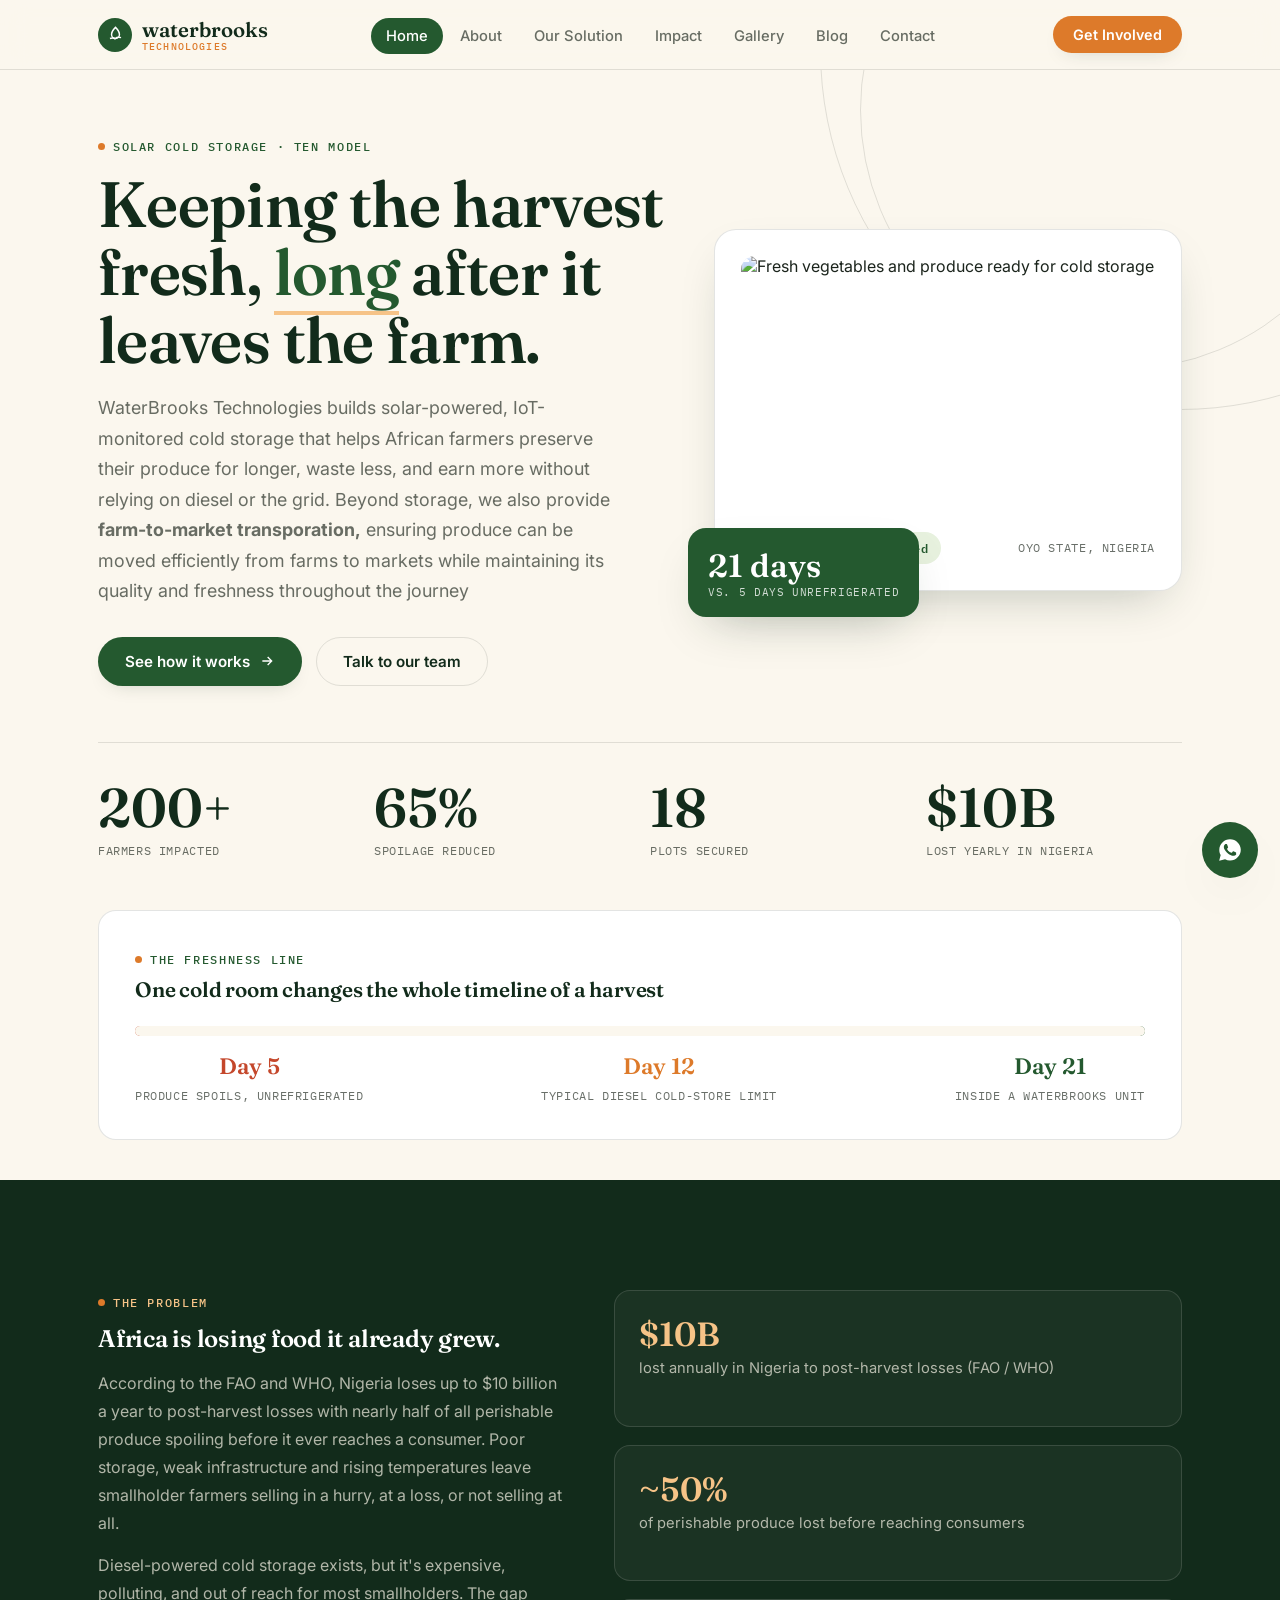
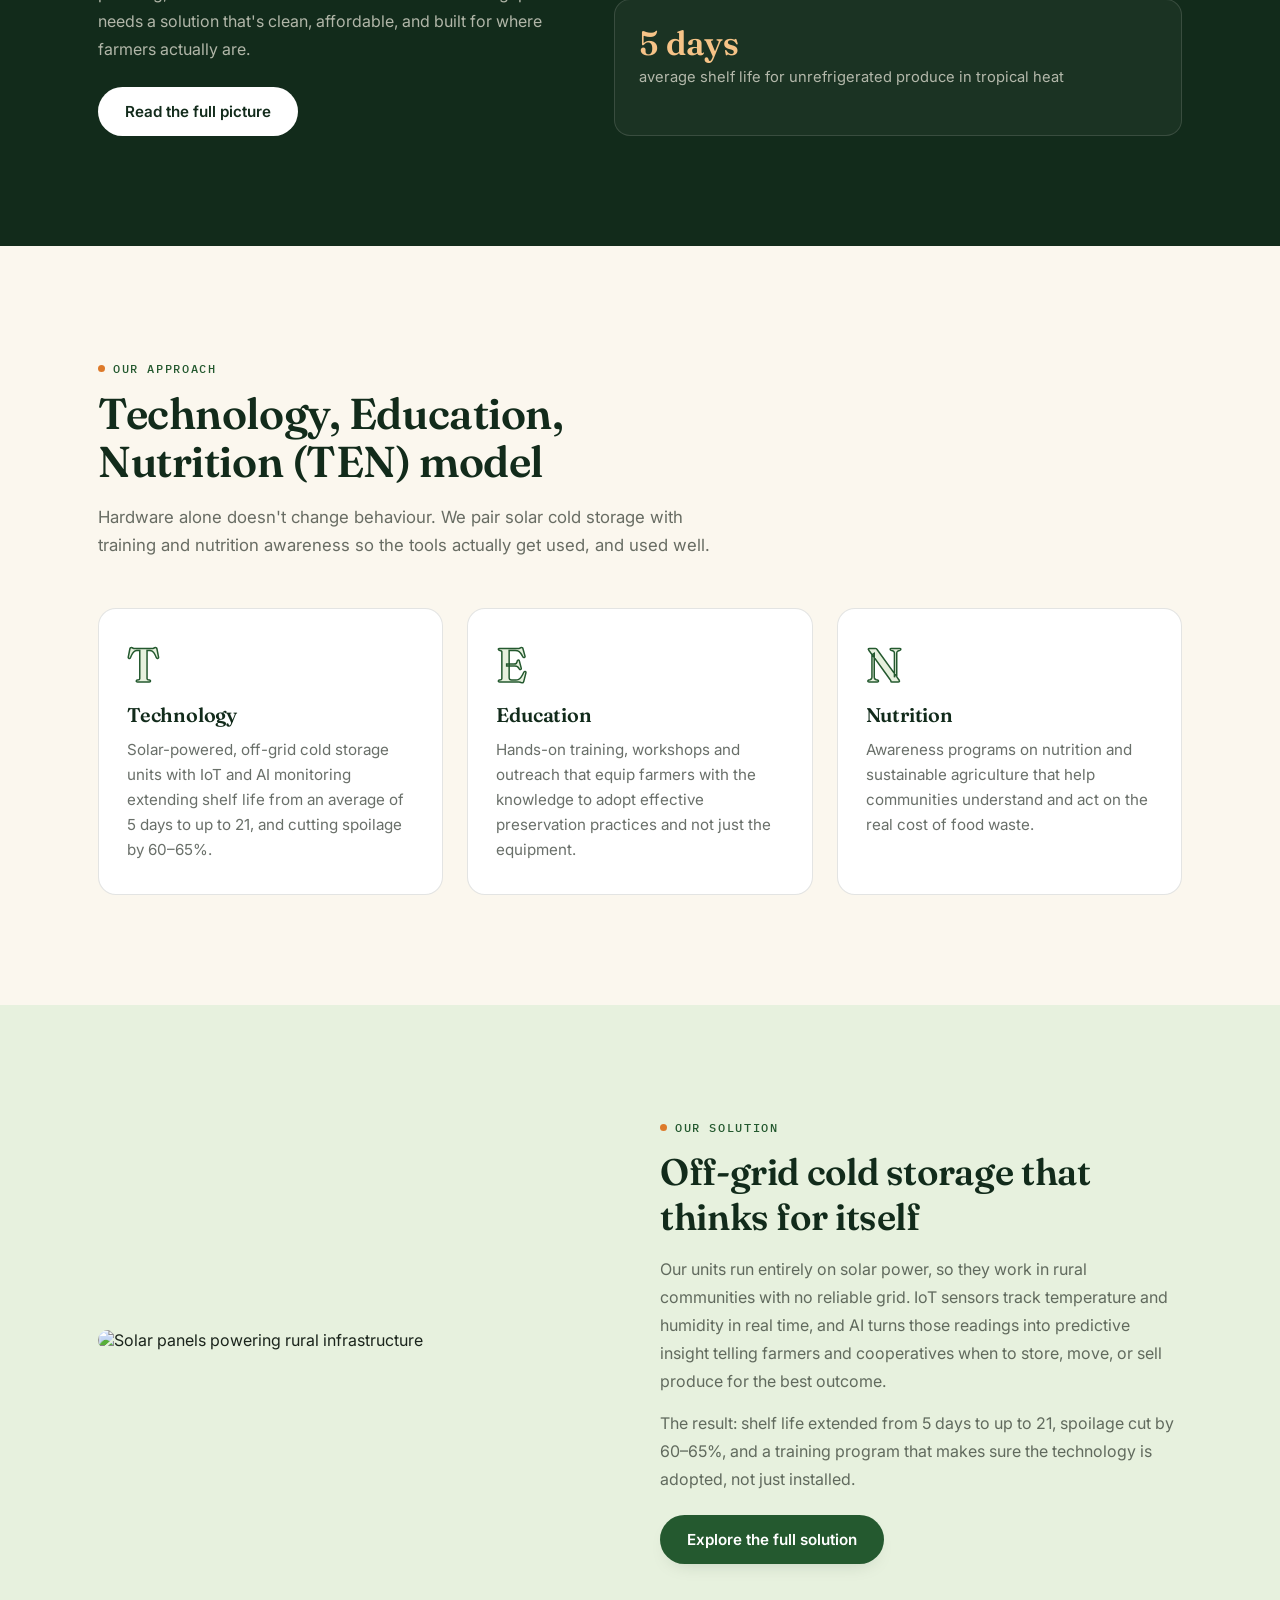
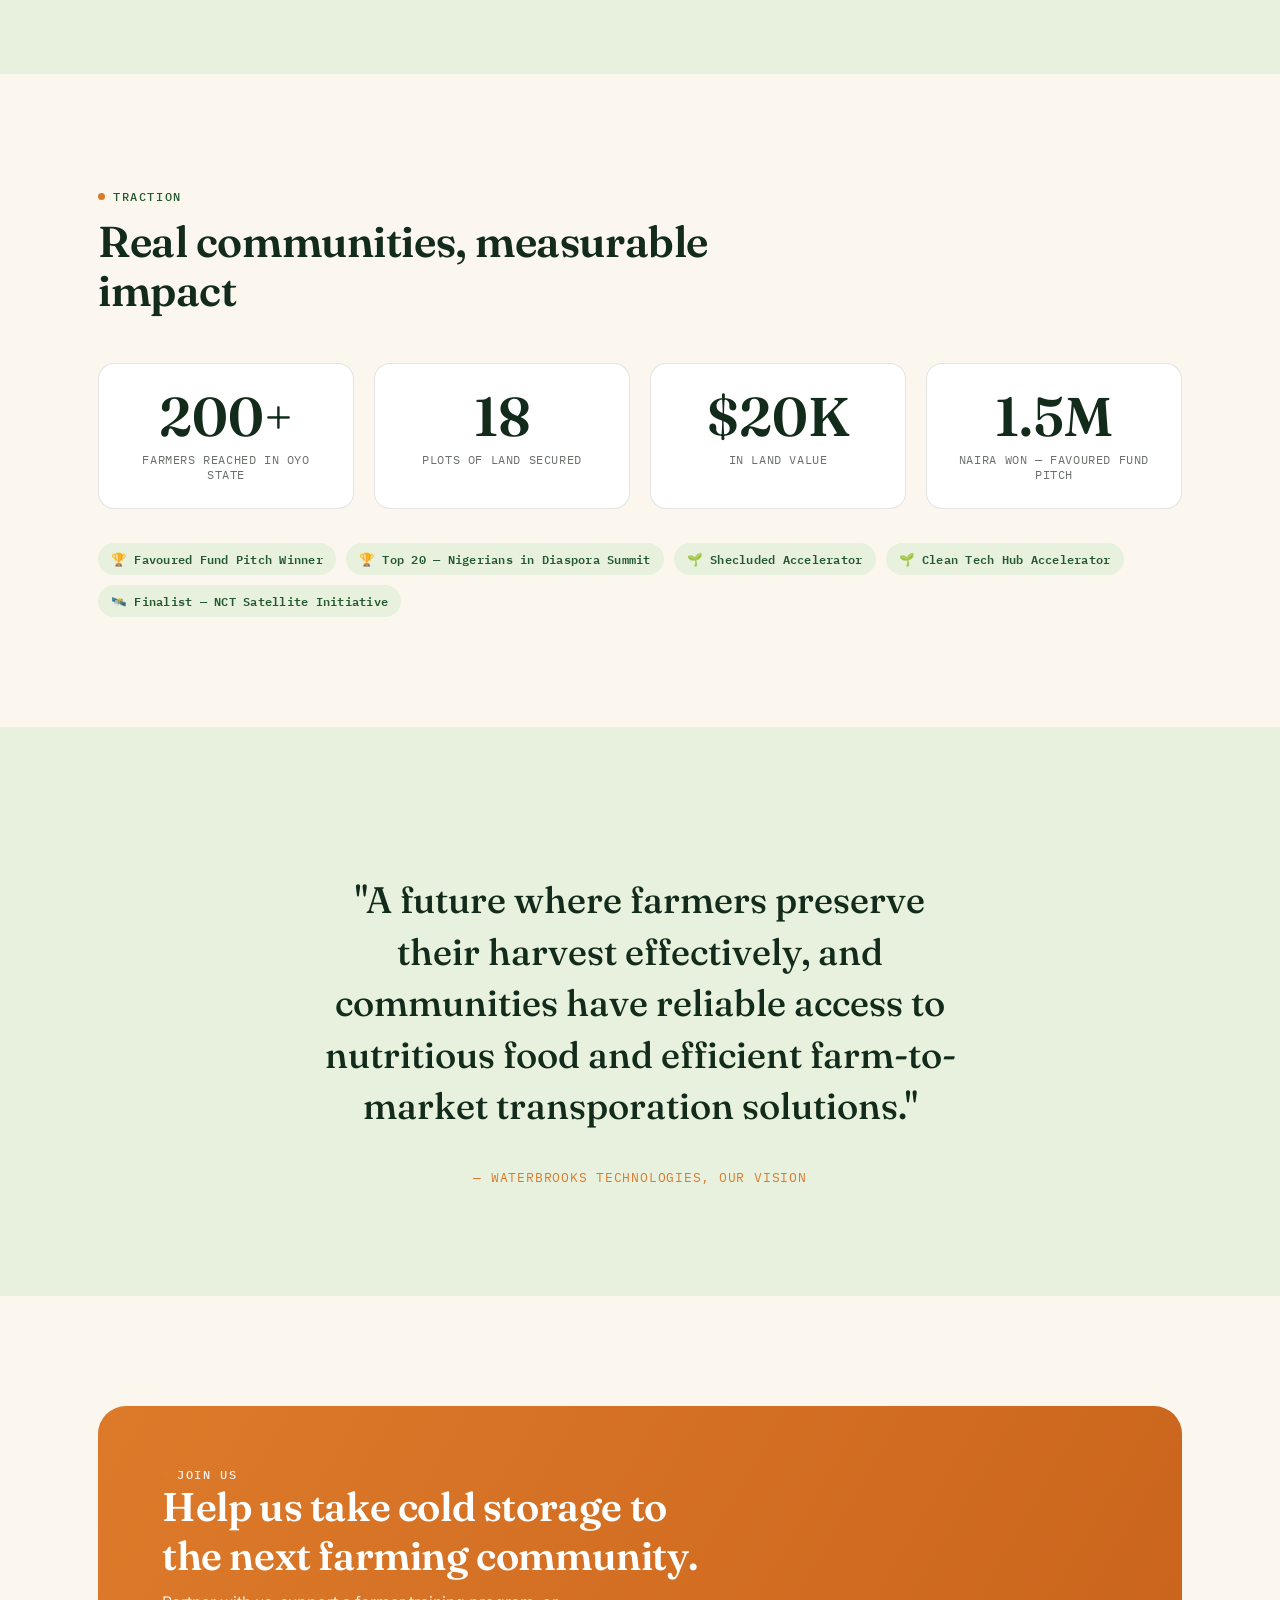
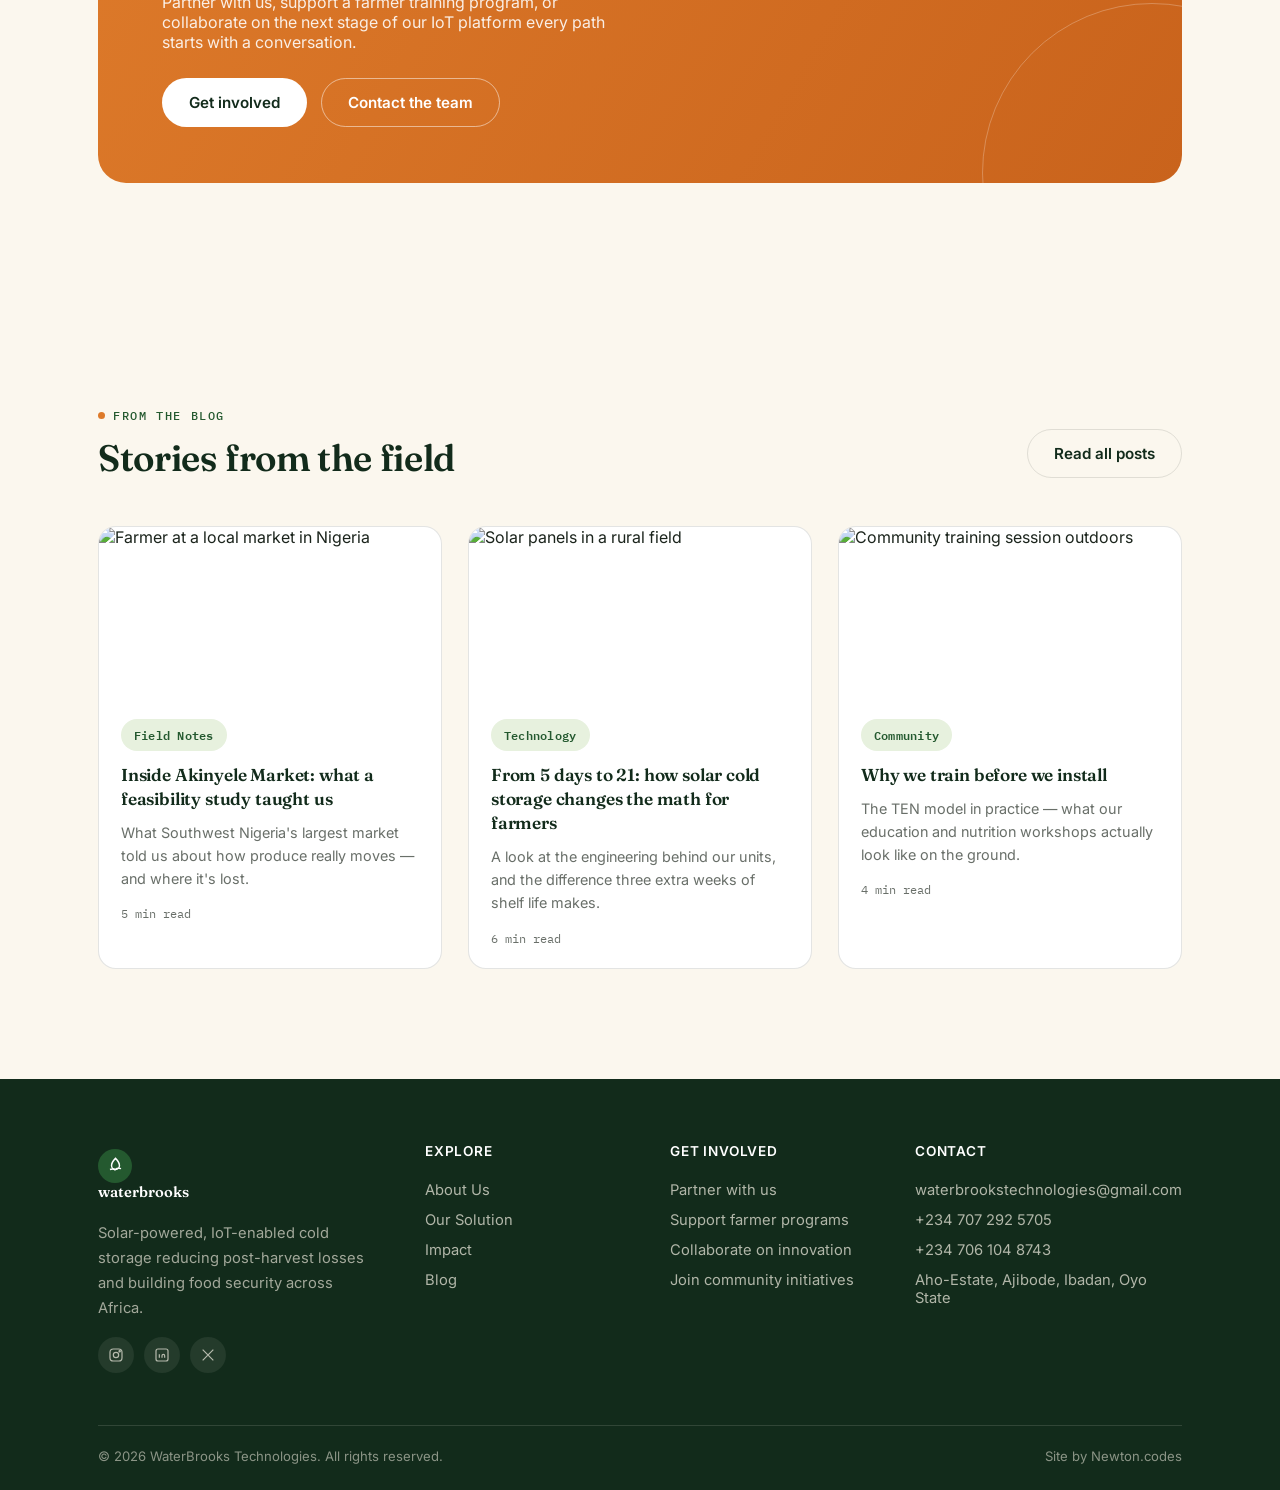
==== index.html @ 2a86f8fc "First commit" ====
<!doctype html>
<html lang="en">
<head>
<meta charset="UTF-8">
<meta name="viewport" content="width=device-width, initial-scale=1.0">
<title>WaterBrooks Technologies — Solar Cold Storage for African Farms</title>
<meta name="description" content="WaterBrooks Technologies builds solar-powered, IoT-monitored cold storage that extends produce shelf life from 5 to 21 days — cutting post-harvest losses for African farmers.">
<link rel="stylesheet" href="assets/css/style.css">
<style>
  /* ---- page-specific: hero ---- */
  .hero{ position:relative; overflow:hidden; padding:64px 0 40px; }
  .hero::before{ content:''; position:absolute; width:720px; height:720px; border-radius:50%; border:1px solid var(--line); top:-380px; right:-260px; }
  .hero::after{ content:''; position:absolute; width:520px; height:520px; border-radius:50%; border:1px solid var(--line); top:-220px; right:-100px; }
  .hero-grid{ display:grid; grid-template-columns:1.1fr .9fr; gap:44px; align-items:center; position:relative; z-index:2; }
  .hero h1{ font-size:clamp(2.4rem,5.6vw,4rem); line-height:1.06; margin-top:16px; }
  .hero h1 em{ font-style:normal; color:var(--forest); border-bottom:4px solid var(--sun-light); }
  .hero p.lede{ margin-top:20px; font-size:1.12rem; line-height:1.7; color:var(--ink-soft); max-width:520px; }
  .hero-actions{ display:flex; gap:14px; margin-top:30px; flex-wrap:wrap; }
  .hero-art{ position:relative; }
  .hero-card{ background:var(--paper); border:1px solid var(--line); border-radius:22px; padding:26px; box-shadow:var(--shadow); }
  .hero-card img{ border-radius:14px; width:100%; height:260px; object-fit:cover; }
  .hero-card .cap{ display:flex; justify-content:space-between; margin-top:16px; align-items:center; }
  .hero-badge{ position:absolute; bottom:-26px; left:-26px; background:var(--forest); color:#fff; border-radius:18px; padding:18px 20px; box-shadow:var(--shadow); }
  .hero-badge .n{ font-family:var(--serif); font-size:2rem; font-weight:600; }
  .hero-badge .l{ font-family:var(--mono); font-size:.68rem; letter-spacing:.06em; text-transform:uppercase; opacity:.8; }

  .quickstats{ margin-top:56px; padding-top:38px; border-top:1px solid var(--line); }
  .quickstats .grid-4{ gap:20px; }

  .fresh-showcase{ margin-top:52px; }
  .fresh-showcase .card{ padding:36px; }
  .fresh-days{ display:flex; justify-content:space-between; margin-top:16px; }
  .fresh-days .d{ text-align:center; }
  .fresh-days .n{ font-family:var(--serif); font-weight:600; font-size:1.4rem; }

  /* problem */
  .problem-grid{ display:grid; grid-template-columns:.9fr 1.1fr; gap:52px; }
  .problem-figs{ display:grid; gap:18px; }
  .figcard{ background:rgba(255,255,255,.04); border:1px solid rgba(239,235,223,.14); border-radius:16px; padding:22px 24px; }
  .figcard .n{ font-family:var(--serif); font-size:2.1rem; font-weight:600; color:var(--sun-light); }
  .figcard .l{ font-size:.92rem; color:rgba(239,235,223,.72); margin-top:4px; }

  /* TEN model */
  .ten-grid{ display:grid; grid-template-columns:repeat(3,1fr); gap:24px; }
  .ten-card{ background:var(--paper); border:1px solid var(--line); border-radius:var(--radius); padding:32px 28px; position:relative; }
  .ten-letter{ font-family:var(--serif); font-size:3rem; font-weight:600; color:var(--leaf-light); -webkit-text-stroke:1.5px var(--forest); line-height:1; }
  .ten-card h3{ margin-top:14px; font-size:1.24rem; }
  .ten-card p{ margin-top:10px; color:var(--ink-soft); font-size:.95rem; line-height:1.65; }

  /* impact preview */
  .impact-grid{ display:grid; grid-template-columns:repeat(4,1fr); gap:20px; }
  .impact-cell{ background:var(--paper); border:1px solid var(--line); border-radius:16px; padding:26px 22px; text-align:center; }
  .awards-row{ display:flex; flex-wrap:wrap; gap:10px; margin-top:34px; }

  /* pull quote */
  .pullquote{ max-width:820px; margin:0 auto; text-align:center; }
  .pullquote blockquote{ font-family:var(--serif); font-size:clamp(1.5rem,3.4vw,2.3rem); line-height:1.4; color:var(--forest-deep); font-weight:500; }
  .pullquote cite{ display:block; margin-top:22px; font-family:var(--mono); font-size:.8rem; letter-spacing:.06em; color:var(--sun); font-style:normal; text-transform:uppercase; }

  /* get involved CTA */
  .cta-band{ background:linear-gradient(120deg,var(--sun) 0%,#C9631C 100%); color:#fff; border-radius:28px; padding:56px clamp(28px,5vw,64px); position:relative; overflow:hidden; }
  .cta-band::after{ content:''; position:absolute; width:340px; height:340px; border-radius:50%; border:1px solid rgba(255,255,255,.25); right:-140px; bottom:-160px; }
  .cta-band h2{ color:#fff; font-size:clamp(1.7rem,3.6vw,2.5rem); max-width:560px; }
  .cta-band p{ color:rgba(255,255,255,.88); margin-top:12px; max-width:480px; }
  .cta-band .hero-actions{ margin-top:26px; }

  /* blog preview */
  .blog-prev-grid{ display:grid; grid-template-columns:repeat(3,1fr); gap:26px; }
  .bp-card{ background:var(--paper); border:1px solid var(--line); border-radius:var(--radius); overflow:hidden; }
  .bp-card img{ height:170px; object-fit:cover; width:100%; }
  .bp-body{ padding:22px; }
  .bp-body .pill{ margin-bottom:12px; }
  .bp-body h3{ font-size:1.08rem; line-height:1.4; }
  .bp-body p{ margin-top:10px; font-size:.9rem; color:var(--ink-soft); line-height:1.6; }
  .bp-body .meta{ margin-top:16px; font-family:var(--mono); font-size:.72rem; color:var(--ink-soft); }

  @media (max-width:940px){
    .hero-grid, .problem-grid{ grid-template-columns:1fr; }
    .ten-grid, .impact-grid, .blog-prev-grid{ grid-template-columns:1fr 1fr; }
    .hero-badge{ display:none; }
  }
  @media (max-width:640px){
    .ten-grid, .impact-grid, .blog-prev-grid, .quickstats .grid-4{ grid-template-columns:1fr; }
  }
</style>
</head>
<body>

<header class="site-header">
  <nav class="nav">
    <a href="index.html" class="brand">
      <span class="mark"><svg viewBox="0 0 24 24" fill="none" stroke="currentColor" stroke-width="1.8"><path d="M12 3c3 3 5 6 5 9a5 5 0 0 1-10 0c0-3 2-6 5-9Z"/><path d="M5 17c3-1 5-1 7 1"/><path d="M12 17c2-2 4-2 7-1"/></svg></span>
      <span>waterbrooks<small>Technologies</small></span>
    </a>
    <ul class="nav-links" id="navLinks">
      <li><a href="index.html" class="active">Home</a></li>
      <li><a href="about.html">About</a></li>
      <li><a href="solution.html">Our Solution</a></li>
      <li><a href="impact.html">Impact</a></li>
      <li><a href="gallery.html" class="">Gallery</a></li>
      <li><a href="blog.html">Blog</a></li>
      <li><a href="contact.html">Contact</a></li>
    </ul>
    <div style="display:flex; align-items:center; gap:10px;">
      <a href="contact.html#involved" class="nav-cta">Get Involved</a>
      <button class="nav-toggle" id="navToggle" aria-label="Menu" aria-expanded="false">
        <svg width="20" height="20" viewBox="0 0 24 24" fill="none" stroke="currentColor" stroke-width="2"><path d="M4 7h16M4 12h16M4 17h16"/></svg>
      </button>
    </div>
  </nav>
</header>

<section class="hero">
  <div class="wrap">
    <div class="hero-grid">
      <div>
        <span class="eyebrow">Solar Cold Storage · TEN Model</span>
        <h1>Keeping the harvest fresh, <em>long</em> after it leaves the farm.</h1>
        <p class="lede">WaterBrooks Technologies builds solar-powered, IoT-monitored cold storage that helps African farmers preserve their produce for longer, waste less, and earn more without relying on diesel or the grid.
          Beyond storage, we also provide <strong>farm-to-market transporation,</strong> ensuring produce can be moved efficiently from farms to markets while maintaining its quality and freshness throughout the journey
        </p>
        <div class="hero-actions">
          <a href="solution.html" class="btn btn-primary">See how it works
            <svg viewBox="0 0 24 24" fill="none" stroke="currentColor" stroke-width="2"><path d="M5 12h14M13 6l6 6-6 6"/></svg>
          </a>
          <a href="contact.html" class="btn btn-ghost">Talk to our team</a>
        </div>
      </div>
      <div class="hero-art">
        <div class="hero-card reveal">
          <img src="https://images.unsplash.com/photo-1592982537447-7440770cbfc9?w=900&q=80" alt="Fresh vegetables and produce ready for cold storage">
          <div class="cap">
            <span class="pill">Off-grid · Solar-powered</span>
            <span class="stat-label" style="margin:0;">Oyo State, Nigeria</span>
          </div>
        </div>
        <div class="hero-badge reveal">
          <div class="n">21 days</div>
          <div class="l">vs. 5 days unrefrigerated</div>
        </div>
      </div>
    </div>

    <div class="quickstats reveal">
      <div class="grid-4">
        <div><div class="stat-num js-counter" data-target="200" data-suffix="+">0</div><div class="stat-label">Farmers impacted</div></div>
        <div><div class="stat-num js-counter" data-target="65" data-suffix="%">0</div><div class="stat-label">Spoilage reduced</div></div>
        <div><div class="stat-num js-counter" data-target="18" data-suffix="">0</div><div class="stat-label">Plots secured</div></div>
        <div><div class="stat-num js-counter" data-target="10" data-prefix="$" data-suffix="B">0</div><div class="stat-label">Lost yearly in Nigeria</div></div>
      </div>
    </div>

    <div class="fresh-showcase reveal">
      <div class="card">
        <span class="eyebrow">The freshness line</span>
        <h3 style="margin-top:10px; font-size:1.3rem;">One cold room changes the whole timeline of a harvest</h3>
        <div class="freshness" style="margin-top:24px;">
          <div class="freshness__track"></div>
        </div>
        <div class="fresh-days">
          <div class="d"><div class="n" style="color:var(--wilt);">Day 5</div><div class="stat-label">produce spoils, unrefrigerated</div></div>
          <div class="d"><div class="n" style="color:var(--sun);">Day 12</div><div class="stat-label">typical diesel cold-store limit</div></div>
          <div class="d"><div class="n" style="color:var(--forest);">Day 21</div><div class="stat-label">inside a WaterBrooks unit</div></div>
        </div>
      </div>
    </div>
  </div>
</section>
<section class="dark">
  <div class="wrap">
    <div class="problem-grid">
      <div class="reveal">
        <span class="eyebrow" style="color:var(--sun-light);">The problem</span>
        <h2 style="margin-top:14px;">Africa is losing food it already grew.</h2>
        <p style="margin-top:16px; color:rgba(239,235,223,.72); line-height:1.75;">According to the FAO and WHO, Nigeria loses up to $10 billion a year to post-harvest losses with nearly half of all perishable produce spoiling before it ever reaches a consumer. Poor storage, weak infrastructure and rising temperatures leave smallholder farmers selling in a hurry, at a loss, or not selling at all.</p>
        <p style="margin-top:14px; color:rgba(239,235,223,.72); line-height:1.75;">Diesel-powered cold storage exists, but it's expensive, polluting, and out of reach for most smallholders. The gap needs a solution that's clean, affordable, and built for where farmers actually are.</p>
        <a href="about.html#problem" class="btn btn-light" style="margin-top:24px;">Read the full picture</a>
      </div>
      <div class="problem-figs reveal">
        <div class="figcard"><div class="n">$10B</div><div class="l">lost annually in Nigeria to post-harvest losses (FAO / WHO)</div></div>
        <div class="figcard"><div class="n">~50%</div><div class="l">of perishable produce lost before reaching consumers</div></div>
        <div class="figcard"><div class="n">5 days</div><div class="l">average shelf life for unrefrigerated produce in tropical heat</div></div>
      </div>
    </div>
  </div>
</section>

<section>
  <div class="wrap">
    <div class="section-head reveal">
      <span class="eyebrow">Our approach</span>
      <h2>Technology, Education, Nutrition (TEN) model</h2>
      <p>Hardware alone doesn't change behaviour. We pair solar cold storage with training and nutrition awareness so the tools actually get used, and used well.</p>
    </div>
    <div class="ten-grid">
      <div class="ten-card reveal">
        <div class="ten-letter">T</div>
        <h3>Technology</h3>
        <p>Solar-powered, off-grid cold storage units with IoT and AI monitoring extending shelf life from an average of 5 days to up to 21, and cutting spoilage by 60–65%.</p>
      </div>
      <div class="ten-card reveal">
        <div class="ten-letter">E</div>
        <h3>Education</h3>
        <p>Hands-on training, workshops and outreach that equip farmers with the knowledge to adopt effective preservation practices and not just the equipment.</p>
      </div>
      <div class="ten-card reveal">
        <div class="ten-letter">N</div>
        <h3>Nutrition</h3>
        <p>Awareness programs on nutrition and sustainable agriculture that help communities understand and act on the real cost of food waste.</p>
      </div>
    </div>
  </div>
</section>

<section class="tint">
  <div class="wrap">
    <div class="grid-2">
      <div class="reveal">
        <img src="https://images.unsplash.com/photo-1625246333195-78d9c38ad449?w=900&q=80" alt="Solar panels powering rural infrastructure" style="border-radius:20px; box-shadow:var(--shadow);">
      </div>
      <div class="reveal">
        <span class="eyebrow">Our solution</span>
        <h2 style="margin-top:14px; font-size:clamp(1.7rem,3.6vw,2.3rem);">Off-grid cold storage that thinks for itself</h2>
        <p style="margin-top:16px; color:var(--ink-soft); line-height:1.75;">Our units run entirely on solar power, so they work in rural communities with no reliable grid. IoT sensors track temperature and humidity in real time, and AI turns those readings into predictive insight telling farmers and cooperatives when to store, move, or sell produce for the best outcome.</p>
        <p style="margin-top:14px; color:var(--ink-soft); line-height:1.75;">The result: shelf life extended from 5 days to up to 21, spoilage cut by 60–65%, and a training program that makes sure the technology is adopted, not just installed.</p>
        <a href="solution.html" class="btn btn-primary" style="margin-top:22px;">Explore the full solution</a>
      </div>
    </div>
  </div>
</section>

<section>
  <div class="wrap">
    <div class="section-head reveal">
      <span class="eyebrow">Traction</span>
      <h2>Real communities, measurable impact</h2>
    </div>
    <div class="impact-grid reveal">
      <div class="impact-cell"><div class="stat-num js-counter" data-target="200" data-suffix="+">0</div><div class="stat-label">Farmers reached in Oyo State</div></div>
      <div class="impact-cell"><div class="stat-num js-counter" data-target="18" data-suffix="">0</div><div class="stat-label">Plots of land secured</div></div>
      <div class="impact-cell"><div class="stat-num js-counter" data-target="20" data-prefix="$" data-suffix="K">0</div><div class="stat-label">In land value</div></div>
      <div class="impact-cell"><div class="stat-num js-counter" data-target="1.5" data-decimals="1" data-suffix="M">0</div><div class="stat-label">Naira won — Favoured Fund Pitch</div></div>
    </div>
    <div class="awards-row reveal">
      <span class="pill">🏆 Favoured Fund Pitch Winner</span>
      <span class="pill">🏆 Top 20 — Nigerians in Diaspora Summit</span>
      <span class="pill">🌱 Shecluded Accelerator</span>
      <span class="pill">🌱 Clean Tech Hub Accelerator</span>
      <span class="pill">🛰️ Finalist — NCT Satellite Initiative</span>
    </div>
  </div>
</section>

<section class="tint">
  <div class="wrap pullquote reveal">
    <blockquote>"A future where farmers preserve their harvest effectively, and communities have reliable access to nutritious food and efficient farm-to-market transporation solutions."</blockquote>
    <cite>— WaterBrooks Technologies, our vision</cite>
  </div>
</section>

<section>
  <div class="wrap">
    <div class="cta-band reveal">
      <span class="eyebrow" style="color:#fff;"><span style="opacity:.9;">Join us</span></span>
      <h2>Help us take cold storage to the next farming community.</h2>
      <p>Partner with us, support a farmer training program, or collaborate on the next stage of our IoT platform every path starts with a conversation.</p>
      <div class="hero-actions">
        <a href="contact.html#involved" class="btn btn-light">Get involved</a>
        <a href="contact.html" class="btn" style="border:1.5px solid rgba(255,255,255,.5); color:#fff;">Contact the team</a>
      </div>
    </div>
  </div>
</section>

<section>
  <div class="wrap">
    <div class="section-head reveal" style="display:flex; align-items:flex-end; justify-content:space-between; max-width:none; flex-wrap:wrap; gap:16px;">
      <div>
        <span class="eyebrow">From the blog</span>
        <h2 style="margin-top:14px; font-size:clamp(1.7rem,3.6vw,2.3rem);">Stories from the field</h2>
      </div>
      <a href="blog.html" class="btn btn-ghost">Read all posts</a>
    </div>
    <div class="blog-prev-grid reveal">
      <a class="bp-card" href="blog.html">
        <img src="https://images.unsplash.com/photo-1595855759920-86582396756c?w=700&q=80" alt="Farmer at a local market in Nigeria">
        <div class="bp-body">
          <span class="pill">Field Notes</span>
          <h3>Inside Akinyele Market: what a feasibility study taught us</h3>
          <p>What Southwest Nigeria's largest market told us about how produce really moves — and where it's lost.</p>
          <div class="meta">5 min read</div>
        </div>
      </a>
      <a class="bp-card" href="blog.html">
        <img src="https://images.unsplash.com/photo-1509391366360-2e959784a276?w=700&q=80" alt="Solar panels in a rural field">
        <div class="bp-body">
          <span class="pill">Technology</span>
          <h3>From 5 days to 21: how solar cold storage changes the math for farmers</h3>
          <p>A look at the engineering behind our units, and the difference three extra weeks of shelf life makes.</p>
          <div class="meta">6 min read</div>
        </div>
      </a>
      <a class="bp-card" href="blog.html">
        <img src="https://images.unsplash.com/photo-1591857177580-dc82b9ac4e1e?w=700&q=80" alt="Community training session outdoors">
        <div class="bp-body">
          <span class="pill">Community</span>
          <h3>Why we train before we install</h3>
          <p>The TEN model in practice — what our education and nutrition workshops actually look like on the ground.</p>
          <div class="meta">4 min read</div>
        </div>
      </a>
    </div>
  </div>
</section>

<footer class="site-footer">
  <div class="wrap">
    <div class="footer-grid">
      <div class="footer-brand">
        <a href="index.html" class="brand" style="color:#fff;">
          <span class="mark"><svg viewBox="0 0 24 24" fill="none" stroke="currentColor" stroke-width="1.8"><path d="M12 3c3 3 5 6 5 9a5 5 0 0 1-10 0c0-3 2-6 5-9Z"/><path d="M5 17c3-1 5-1 7 1"/><path d="M12 17c2-2 4-2 7-1"/></svg></span>
          <span>waterbrooks</span>
        </a>
        <p>Solar-powered, IoT-enabled cold storage reducing post-harvest losses and building food security across Africa.</p>
        <div class="social-row">
          <a href="#" aria-label="Instagram"><svg viewBox="0 0 24 24" fill="none" stroke="currentColor" stroke-width="1.8"><rect x="3" y="3" width="18" height="18" rx="5"/><circle cx="12" cy="12" r="4"/><circle cx="17.5" cy="6.5" r="1"/></svg></a>
          <a href="#" aria-label="LinkedIn"><svg viewBox="0 0 24 24" fill="none" stroke="currentColor" stroke-width="1.8"><rect x="3" y="3" width="18" height="18" rx="3"/><line x1="8" y1="11" x2="8" y2="16"/><line x1="8" y1="8" x2="8" y2="8"/><path d="M12 16v-3a2 2 0 0 1 4 0v3"/></svg></a>
          <a href="#" aria-label="X / Twitter"><svg viewBox="0 0 24 24" fill="none" stroke="currentColor" stroke-width="1.8"><path d="M4 4l16 16M20 4L4 20"/></svg></a>
        </div>
      </div>
      <div>
        <h4>Explore</h4>
        <a href="about.html">About Us</a>
        <a href="solution.html">Our Solution</a>
        <a href="impact.html">Impact</a>
        <a href="blog.html">Blog</a>
      </div>
      <div>
        <h4>Get Involved</h4>
        <a href="contact.html#involved">Partner with us</a>
        <a href="contact.html#involved">Support farmer programs</a>
        <a href="contact.html#involved">Collaborate on innovation</a>
        <a href="contact.html#involved">Join community initiatives</a>
      </div>
      <div>
        <h4>Contact</h4>
        <a href="mailto:waterbrookstechnologies@gmail.com">waterbrookstechnologies@gmail.com</a>
        <a href="tel:+2347072925705">+234 707 292 5705</a>
        <a href="tel:+2347061048743">+234 706 104 8743</a>
        <a href="#">Aho-Estate, Ajibode, Ibadan, Oyo State</a>
      </div>
    </div>
    <div class="footer-bottom">
      <span>© <span id="year"></span> WaterBrooks Technologies. All rights reserved.</span>
      <span>Site by Newton.codes</span>
    </div>
  </div>
</footer>

<a class="wa-float" href="wa.link/kfqzyn" target="_blank" rel="noopener" aria-label="Chat on WhatsApp">
  <svg viewBox="0 0 24 24" fill="currentColor"><path d="M12.04 2C6.58 2 2.13 6.45 2.13 11.91c0 1.75.46 3.39 1.26 4.81L2 22l5.42-1.35a9.87 9.87 0 0 0 4.62 1.13h.01c5.46 0 9.9-4.45 9.9-9.9C21.96 6.45 17.5 2 12.04 2Zm5.8 14c-.24.67-1.4 1.28-1.94 1.36-.5.08-1.13.11-1.82-.11-.42-.14-.96-.31-1.65-.6-2.9-1.25-4.8-4.16-4.94-4.35-.14-.19-1.18-1.57-1.18-3 0-1.42.75-2.12 1.02-2.41.26-.29.57-.36.76-.36h.55c.18 0 .42-.07.65.5.24.58.8 2 .87 2.14.07.14.12.31.02.5-.09.19-.14.31-.28.48-.14.17-.29.37-.42.5-.14.14-.28.29-.12.57.16.28.71 1.17 1.52 1.9 1.05.94 1.93 1.23 2.21 1.37.28.14.44.12.6-.07.17-.19.7-.81.89-1.09.19-.28.38-.23.64-.14.26.1 1.66.78 1.94.92.28.14.47.21.54.33.07.12.07.68-.17 1.35Z"/></svg>
</a>

<script src="assets/js/main.js"></script>
</body>
</html>
---- assets/css/style.css ----
/* =========================================================
   WATERBROOKS TECHNOLOGIES — SHARED DESIGN SYSTEM
   Signature element: the "Freshness Line" — a horizontal
   timeline that visualises produce going from a 5-day shelf
   life (wilting, warm tones) to a 21-day shelf life inside a
   WaterBrooks unit (crisp, green tones). It reappears as a
   section divider, a loading motif and a data visual.
   ========================================================= */

@import url('https://fonts.googleapis.com/css2?family=Fraunces:ital,opsz,wght@0,9..144,300;0,9..144,400;0,9..144,500;0,9..144,600;0,9..144,700;1,9..144,400;1,9..144,500&family=Inter:wght@400;500;600;700;800&family=IBM+Plex+Mono:wght@400;500&display=swap');

:root{
  /* ---- palette (named, grounded in the brand's real green + the
     orange used across their banners / produce photography) ---- */
  --forest-deep:  #122B1B;   /* near-black green — footer, dark sections */
  --forest:       #24592F;   /* primary brand green */
  --leaf:         #5FA13B;   /* fresh leaf green — accents, links */
  --leaf-light:   #E7F1DE;   /* pale wash for cards / tags */
  --sun:          #DD7A2A;   /* warm produce-orange — CTAs, highlights */
  --sun-light:    #F6C387;   /* light amber — hover / secondary accent */
  --wilt:         #C4472B;   /* "day 5" wilt red, used only in the freshness line */
  --soil:         #4A3A26;   /* earthy brown — quiet text on cream */
  --cream:        #FBF7EE;   /* page background */
  --paper:        #FFFFFF;
  --ink:          #1B241C;   /* body text */
  --ink-soft:      rgba(27,36,28,.66);
  --line:         rgba(27,36,28,.12);

  --serif: 'Fraunces', 'Iowan Old Style', Georgia, serif;
  --sans: 'Inter', -apple-system, BlinkMacSystemFont, 'Segoe UI', sans-serif;
  --mono: 'IBM Plex Mono', ui-monospace, monospace;

  --max: 1180px;
  --radius: 18px;
  --radius-sm: 10px;
  --shadow: 0 20px 50px -20px rgba(18,43,27,.28);
  --shadow-sm: 0 8px 20px -12px rgba(18,43,27,.25);
}

cite{
  font-weight: 700px;
}

*,*::before,*::after{ box-sizing:border-box; }
html{ scroll-behavior:smooth; }
body{
  margin:0;
  font-family:var(--sans);
  background:var(--cream);
  color:var(--ink);
  -webkit-font-smoothing:antialiased;
  overflow-x:hidden;
}
img{ max-width:100%; display:block; }
a{ color:inherit; text-decoration:none; }
ul{ margin:0; padding:0; list-style:none; }
h1,h2,h3,h4{ font-family:var(--serif); margin:0; color:var(--forest-deep); font-weight:600; letter-spacing:-.01em; }
p{ margin:0; }
button{ font-family:inherit; cursor:pointer; }
input,textarea,select{ font-family:inherit; }

.wrap{ max-width:var(--max); margin:0 auto; padding:0 clamp(20px,5vw,48px); }

::selection{ background:var(--sun-light); color:var(--forest-deep); }

@media (prefers-reduced-motion: reduce){
  *{ animation-duration:.001ms !important; animation-iteration-count:1 !important; transition-duration:.001ms !important; scroll-behavior:auto !important; }
}

:focus-visible{ outline:3px solid var(--sun); outline-offset:3px; border-radius:4px; }

/* ---------------------------------------------------------
   EYEBROW / LABELS
--------------------------------------------------------- */
.eyebrow{
  display:inline-flex; align-items:center; gap:8px;
  font-family:var(--mono); font-size:.72rem; letter-spacing:.14em; text-transform:uppercase;
  color:var(--forest); font-weight:500;
}
.eyebrow::before{
  content:''; width:7px; height:7px; border-radius:50%; background:var(--sun);
}

/* ---------------------------------------------------------
   NAV
--------------------------------------------------------- */
.site-header{
  position:sticky; top:0; z-index:200;
  background:rgba(251,247,238,.86);
  backdrop-filter:blur(14px) saturate(140%);
  border-bottom:1px solid var(--line);
}
.nav{
  display:flex; align-items:center; justify-content:space-between;
  padding:16px clamp(20px,5vw,48px);
  max-width:var(--max); margin:0 auto;
}
.brand{ display:flex; align-items:center; gap:10px; font-family:var(--serif); font-weight:600; font-size:1.28rem; color:var(--forest-deep); }
.brand .mark{
  width:34px; height:34px; border-radius:50%; background:var(--forest);
  display:grid; place-items:center; color:#fff; flex-shrink:0;
}
.brand .mark svg{ width:19px; height:19px; }
.brand small{ display:block; font-family:var(--mono); font-size:.6rem; letter-spacing:.12em; color:var(--sun); font-weight:500; text-transform:uppercase; margin-top:-2px; }

.nav-links{ display:flex; align-items:center; gap:2px; }
.nav-links a{
  padding:9px 15px; border-radius:999px; font-size:.92rem; font-weight:500; color:var(--ink-soft);
  transition:background .2s, color .2s;
}
.nav-links a:hover{ background:var(--leaf-light); color:var(--forest-deep); }
.nav-links a.active{ background:var(--forest); color:#fff; }

.nav-cta{
  display:inline-flex; align-items:center; gap:8px;
  background:var(--sun); color:#fff; padding:10px 20px; border-radius:999px;
  font-weight:600; font-size:.9rem; box-shadow:var(--shadow-sm);
  transition:transform .2s, box-shadow .2s;
}
.nav-cta:hover{ transform:translateY(-2px); box-shadow:0 14px 24px -10px rgba(221,122,42,.5); }

.nav-toggle{ display:none; }

@media (max-width: 880px){
  .nav-links{
    gap: 10px;
    position:fixed; inset:64px 14px auto 14px; flex-direction:column; align-items:stretch;
    background:var(--paper); border-radius:16px; padding:10px; box-shadow:var(--shadow);
    border:1px solid var(--line);
    transform:translateY(-14px); opacity:0; pointer-events:none; transition:.25s;
  }
  .nav-links.open{ transform:translateY(0); opacity:1; pointer-events:auto; }
  .nav-links a{ padding:4px 14px; }
  .nav-toggle{
    display:grid; place-items:center; width:40px; height:40px; border-radius:10px;
    background:var(--leaf-light); border:none; color:var(--forest-deep);
  }
}

/* ---------------------------------------------------------
   BUTTONS
--------------------------------------------------------- */
.btn{
  display:inline-flex; align-items:center; gap:9px; padding:14px 26px; border-radius:999px;
  font-weight:600; font-size:.95rem; border:1px solid transparent; transition:transform .2s, box-shadow .2s, background .2s;
}
.btn-primary{ background:var(--forest); color:#fff; box-shadow:var(--shadow-sm); }
.btn-primary:hover{ transform:translateY(-2px); background:var(--forest-deep); }
.btn-sun{ background:var(--sun); color:#fff; box-shadow:0 12px 22px -12px rgba(221,122,42,.55); }
.btn-sun:hover{ transform:translateY(-2px); }
.btn-ghost{ background:transparent; border-color:var(--line); color:var(--forest-deep); }
.btn-ghost:hover{ background:var(--leaf-light); border-color:transparent; }
.btn-light{ background:#fff; color:var(--forest-deep); }
.btn-light:hover{ transform:translateY(-2px); }
.btn svg{ width:16px; height:16px; }

/* ---------------------------------------------------------
   SECTION SCAFFOLDING
--------------------------------------------------------- */
section{ padding:clamp(60px,9vw,110px) 0; position:relative; }
.section-head{ max-width:640px; margin-bottom:48px; }
.section-head h2{ font-size:clamp(1.9rem,4vw,2.7rem); line-height:1.12; margin-top:14px; }
.section-head p{ margin-top:16px; font-size:1.05rem; color:var(--ink-soft); line-height:1.7; }
.dark{ background:var(--forest-deep); color:#EFEBDF; }
.dark h1,.dark h2,.dark h3,.dark h4{ color:#fff; }
.dark .section-head p{ color:rgba(239,235,223,.72); }
.tint{ background:var(--leaf-light); }

/* ---------------------------------------------------------
   FRESHNESS LINE — signature divider component
   Markup: <div class="freshness"><div class="freshness__track">
   <div class="freshness__fill"></div></div>
   <div class="freshness__labels">...</div></div>
--------------------------------------------------------- */
.freshness{ margin:0 auto; }
.freshness__track{
  position:relative; height:10px; border-radius:999px;
  background:linear-gradient(90deg, var(--wilt) 0%, var(--sun) 24%, var(--sun-light) 50%, var(--leaf) 75%, var(--forest) 100%);
  overflow:hidden;
}
.freshness__track::after{
  content:''; position:absolute; inset:0; background:var(--cream);
  transform:translateX(var(--reveal,100%)); transition:transform 1.4s cubic-bezier(.2,.8,.2,1);
}
.dark .freshness__track::after{ background:var(--forest-deep); }
.freshness.in-view .freshness__track::after{ --reveal:0%; }
.freshness__labels{ display:flex; justify-content:space-between; margin-top:10px; font-family:var(--mono); font-size:.72rem; letter-spacing:.04em; color:var(--ink-soft); }
.dark .freshness__labels{ color:rgba(239,235,223,.65); }

/* ---------------------------------------------------------
   STAT / COUNTER
--------------------------------------------------------- */
.stat-num{ font-family:var(--serif); font-size:clamp(2.4rem,5vw,3.4rem); font-weight:600; color:var(--forest-deep); line-height:1; }
.dark .stat-num{ color:#fff; }
.stat-label{ font-family:var(--mono); font-size:.76rem; letter-spacing:.05em; color:var(--ink-soft); margin-top:8px; text-transform:uppercase; }

/* ---------------------------------------------------------
   CARD
--------------------------------------------------------- */
.card{
  background:var(--paper); border:1px solid var(--line); border-radius:var(--radius);
  padding:30px; transition:transform .25s, box-shadow .25s, border-color .25s;
}
.card:hover{ transform:translateY(-5px); box-shadow:var(--shadow); border-color:transparent; }

/* ---------------------------------------------------------
   FOOTER
--------------------------------------------------------- */
.site-footer{ background:var(--forest-deep); color:rgba(239,235,223,.82); padding:64px 0 26px; }
.footer-grid{ display:grid; grid-template-columns:1.4fr 1fr 1fr 1.2fr; gap:40px; }
.footer-grid h4{ color:#fff; font-family:var(--sans); font-weight:600; font-size:.85rem; letter-spacing:.06em; text-transform:uppercase; margin-bottom:16px; }
.footer-grid a{ display:block; padding:6px 0; color:rgba(239,235,223,.72); font-size:.92rem; transition:color .2s; }
.footer-grid a:hover{ color:var(--sun-light); }
.footer-brand p{ margin-top:14px; font-size:.92rem; line-height:1.7; color:rgba(239,235,223,.65); max-width:280px; }
.footer-bottom{ margin-top:52px; padding-top:22px; border-top:1px solid rgba(239,235,223,.14); display:flex; justify-content:space-between; flex-wrap:wrap; gap:12px; font-size:.82rem; color:rgba(239,235,223,.55); }
.social-row{ display:flex; gap:10px; margin-top:16px; }
.social-row a{ width:36px; height:36px; border-radius:50%; background:rgba(239,235,223,.08); display:grid; place-items:center; padding:0; }
.social-row a:hover{ background:var(--sun); }
.social-row svg{ width:16px; height:16px; }

@media (max-width: 880px){
  .footer-grid{ grid-template-columns:1fr 1fr; }
}
@media (max-width: 560px){
  .footer-grid{ grid-template-columns:1fr; }
}

/* ---------------------------------------------------------
   REVEAL ON SCROLL
--------------------------------------------------------- */
.reveal{ opacity:0; transform:translateY(22px); transition:opacity .7s ease, transform .7s ease; }
.reveal.in-view{ opacity:1; transform:none; }

/* ---------------------------------------------------------
   PAGE HERO BANNER (interior pages)
--------------------------------------------------------- */
.page-hero{
  padding:70px 0 56px; background:var(--forest-deep); color:#fff; position:relative; overflow:hidden;
}
.page-hero::before{
  content:''; position:absolute; width:640px; height:640px; border-radius:50%;
  border:1px solid rgba(255,255,255,.08); top:-320px; right:-220px;
}
.page-hero::after{
  content:''; position:absolute; width:440px; height:440px; border-radius:50%;
  border:1px solid rgba(255,255,255,.06); top:-180px; right:-80px;
}
.page-hero h1{ font-size:clamp(2.1rem,5vw,3.3rem); color:#fff; max-width:720px; }
.page-hero p{ margin-top:16px; max-width:560px; color:rgba(239,235,223,.75); font-size:1.06rem; line-height:1.7; }
.crumb{ font-family:var(--mono); font-size:.74rem; letter-spacing:.1em; text-transform:uppercase; color:var(--sun-light); }

/* ---------------------------------------------------------
   TAGS / PILLS
--------------------------------------------------------- */
.pill{ display:inline-flex; align-items:center; gap:6px; padding:6px 13px; border-radius:999px; background:var(--leaf-light); color:var(--forest); font-size:.78rem; font-weight:600; font-family:var(--mono); letter-spacing:.02em; }

/* ---------------------------------------------------------
   FORMS
--------------------------------------------------------- */
.field{ margin-bottom:18px; }
.field label{ display:block; font-size:.85rem; font-weight:600; margin-bottom:7px; color:var(--forest-deep); }
.field input, .field textarea, .field select{
  width:100%; padding:13px 15px; border-radius:10px; border:1.5px solid var(--line);
  background:var(--paper); font-size:.96rem; color:var(--ink); transition:border-color .2s, box-shadow .2s;
}
.field input:focus, .field textarea:focus, .field select:focus{
  border-color:var(--leaf); box-shadow:0 0 0 4px var(--leaf-light); outline:none;
}
.field textarea{ resize:vertical; min-height:120px; }
.field-row{ display:grid; grid-template-columns:1fr 1fr; gap:16px; }
@media (max-width:640px){ .field-row{ grid-template-columns:1fr; } }

.form-note{ font-size:.82rem; color:var(--ink-soft); margin-top:4px; }
.form-status{ margin-top:14px; padding:13px 16px; border-radius:10px; font-size:.9rem; display:none; }
.form-status.show{ display:block; }
.form-status.ok{ background:var(--leaf-light); color:var(--forest-deep); }
.form-status.err{ background:#FCEAE5; color:var(--wilt); }

/* ---------------------------------------------------------
   WHATSAPP FLOAT
--------------------------------------------------------- */
.wa-float{
  position:fixed; bottom:22px; right:22px; z-index:300;
  width:56px; height:56px; border-radius:50%; background:var(--forest);
  display:grid; place-items:center; box-shadow:var(--shadow);
  transition:transform .2s;
}
.wa-float:hover{ transform:scale(1.08); }
.wa-float svg{ width:26px; height:26px; color:#fff; }

/* ---------------------------------------------------------
   UTIL
--------------------------------------------------------- */
.grid-2{ display:grid; grid-template-columns:1fr 1fr; gap:40px; align-items:center; }
.grid-3{ display:grid; grid-template-columns:repeat(3,1fr); gap:26px; }
.grid-4{ display:grid; grid-template-columns:repeat(4,1fr); gap:24px; }
@media (max-width:940px){ .grid-2{ grid-template-columns:1fr; } .grid-3{ grid-template-columns:1fr 1fr; } .grid-4{ grid-template-columns:1fr 1fr; } }
@media (max-width:560px){ .grid-3{ grid-template-columns:1fr; } .grid-4{ grid-template-columns:1fr; } }

.divider{ height:1px; background:var(--line); border:none; margin:0; }
.center{ text-align:center; margin-left:auto; margin-right:auto; }
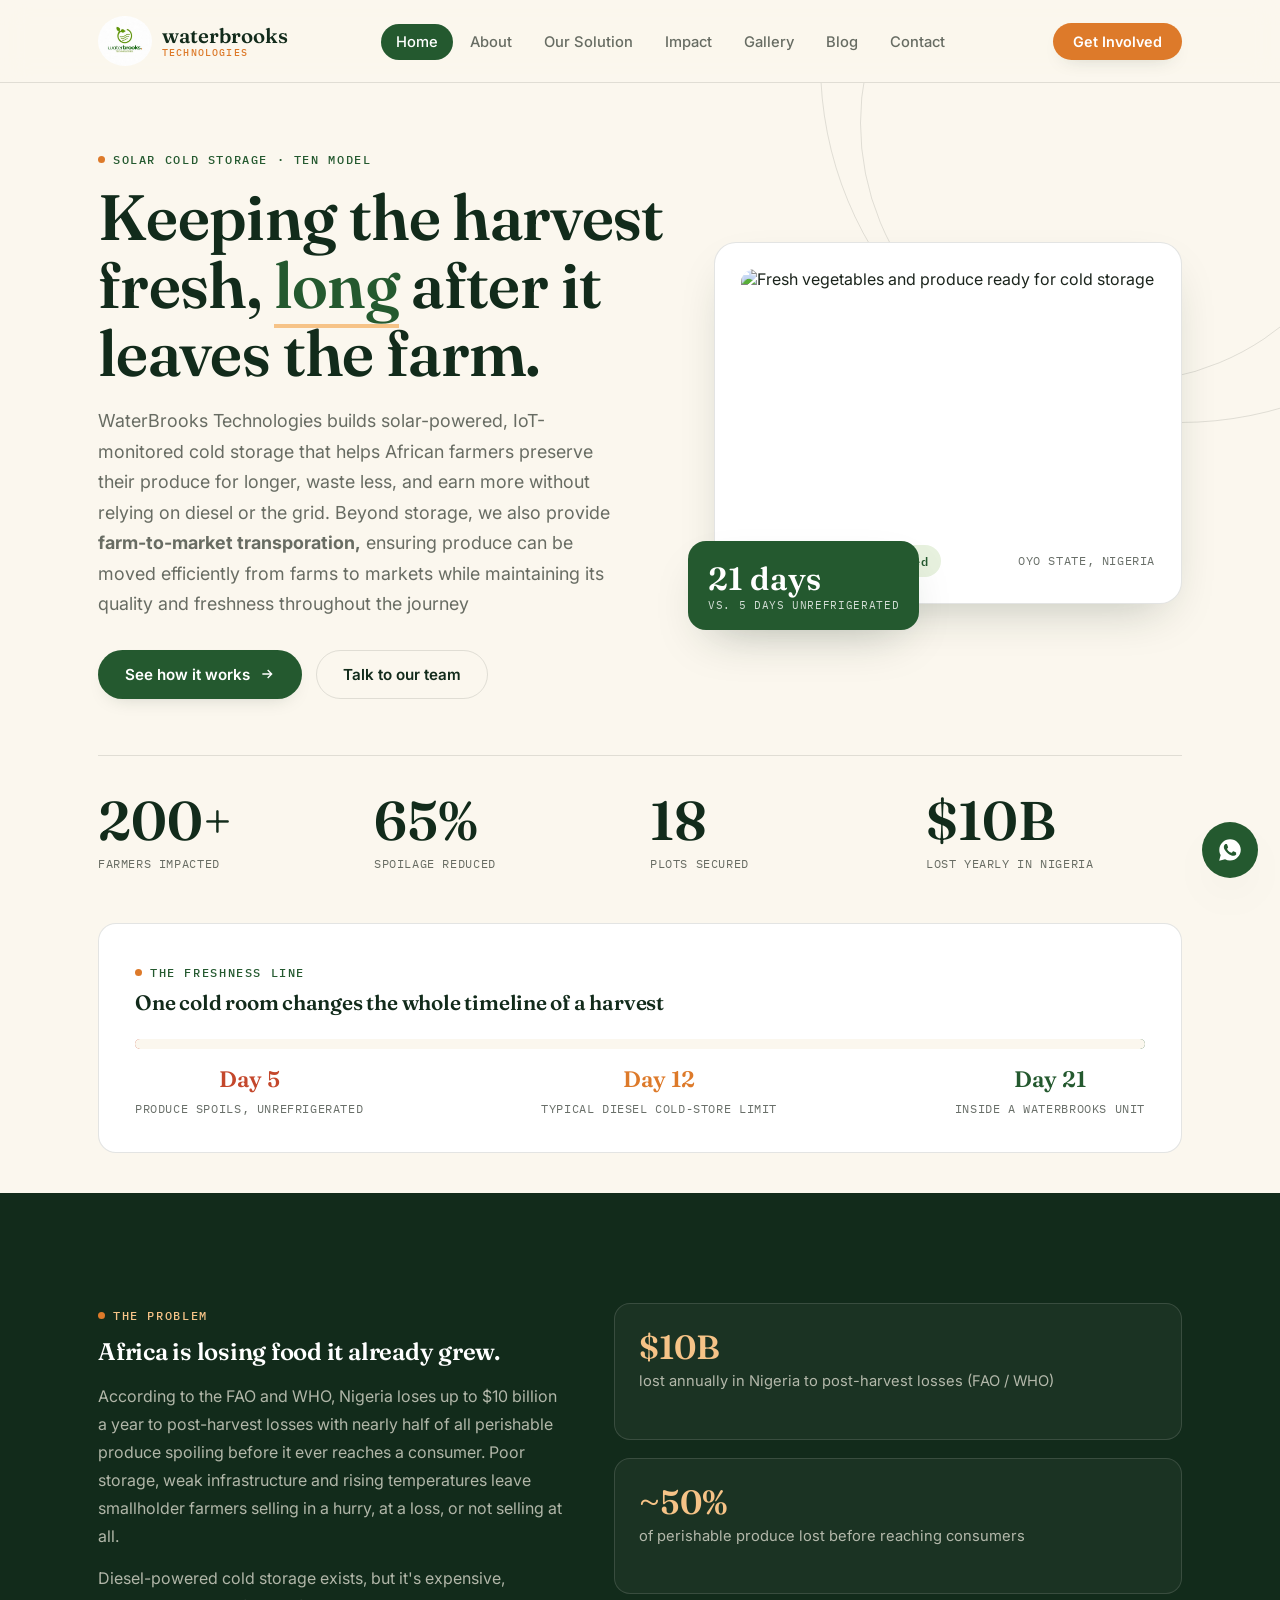
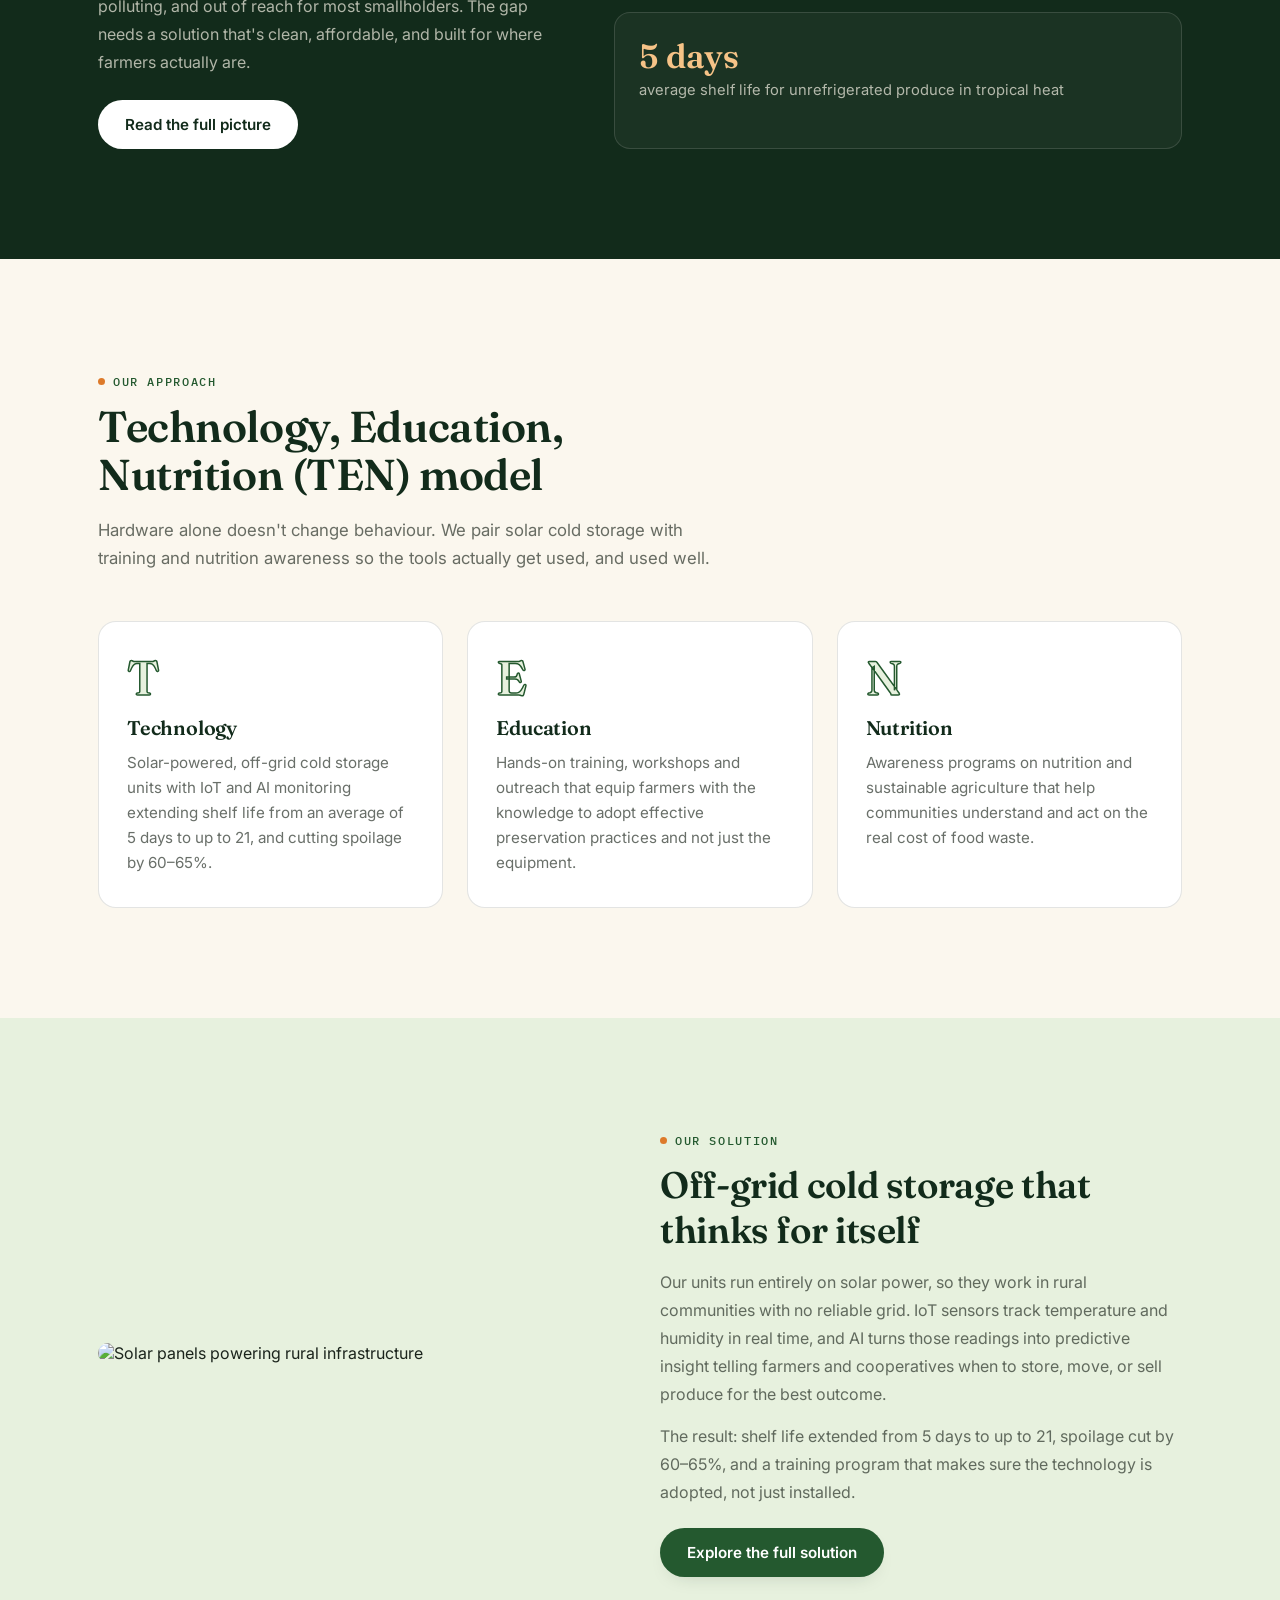
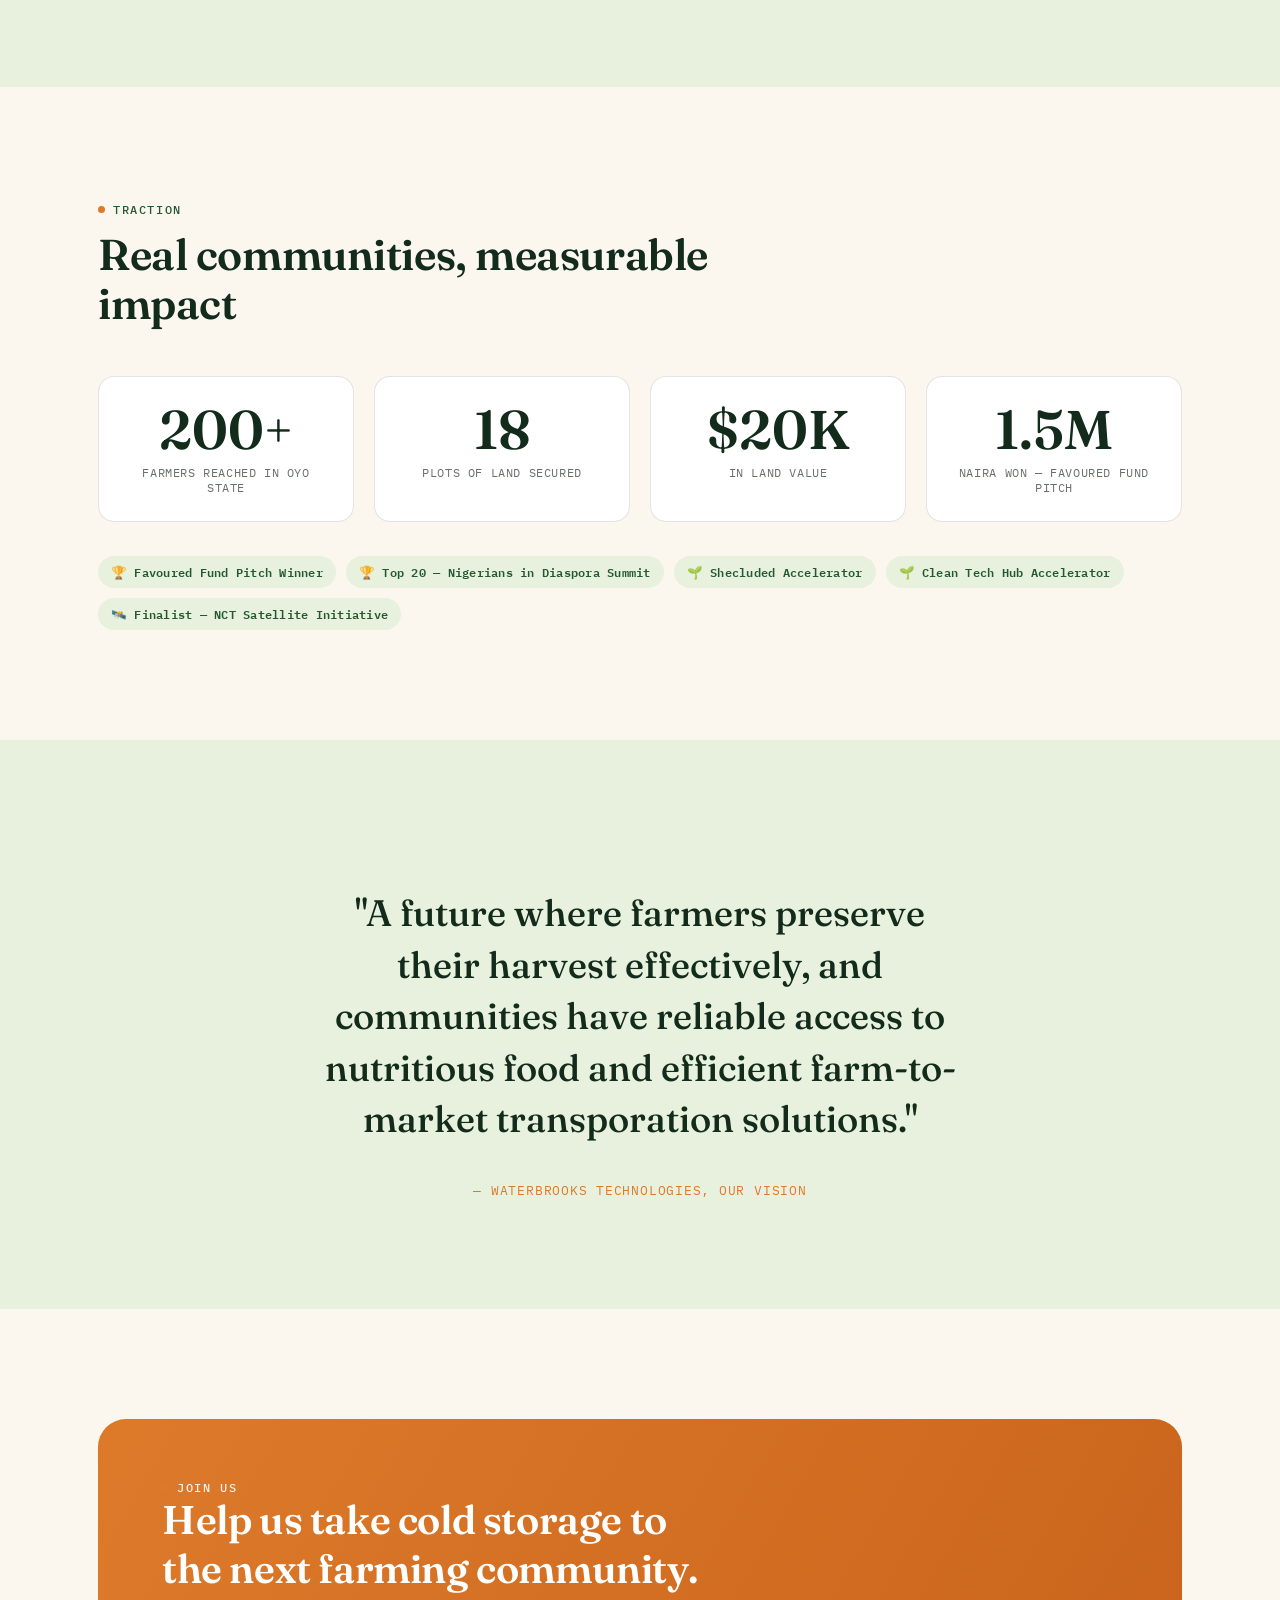
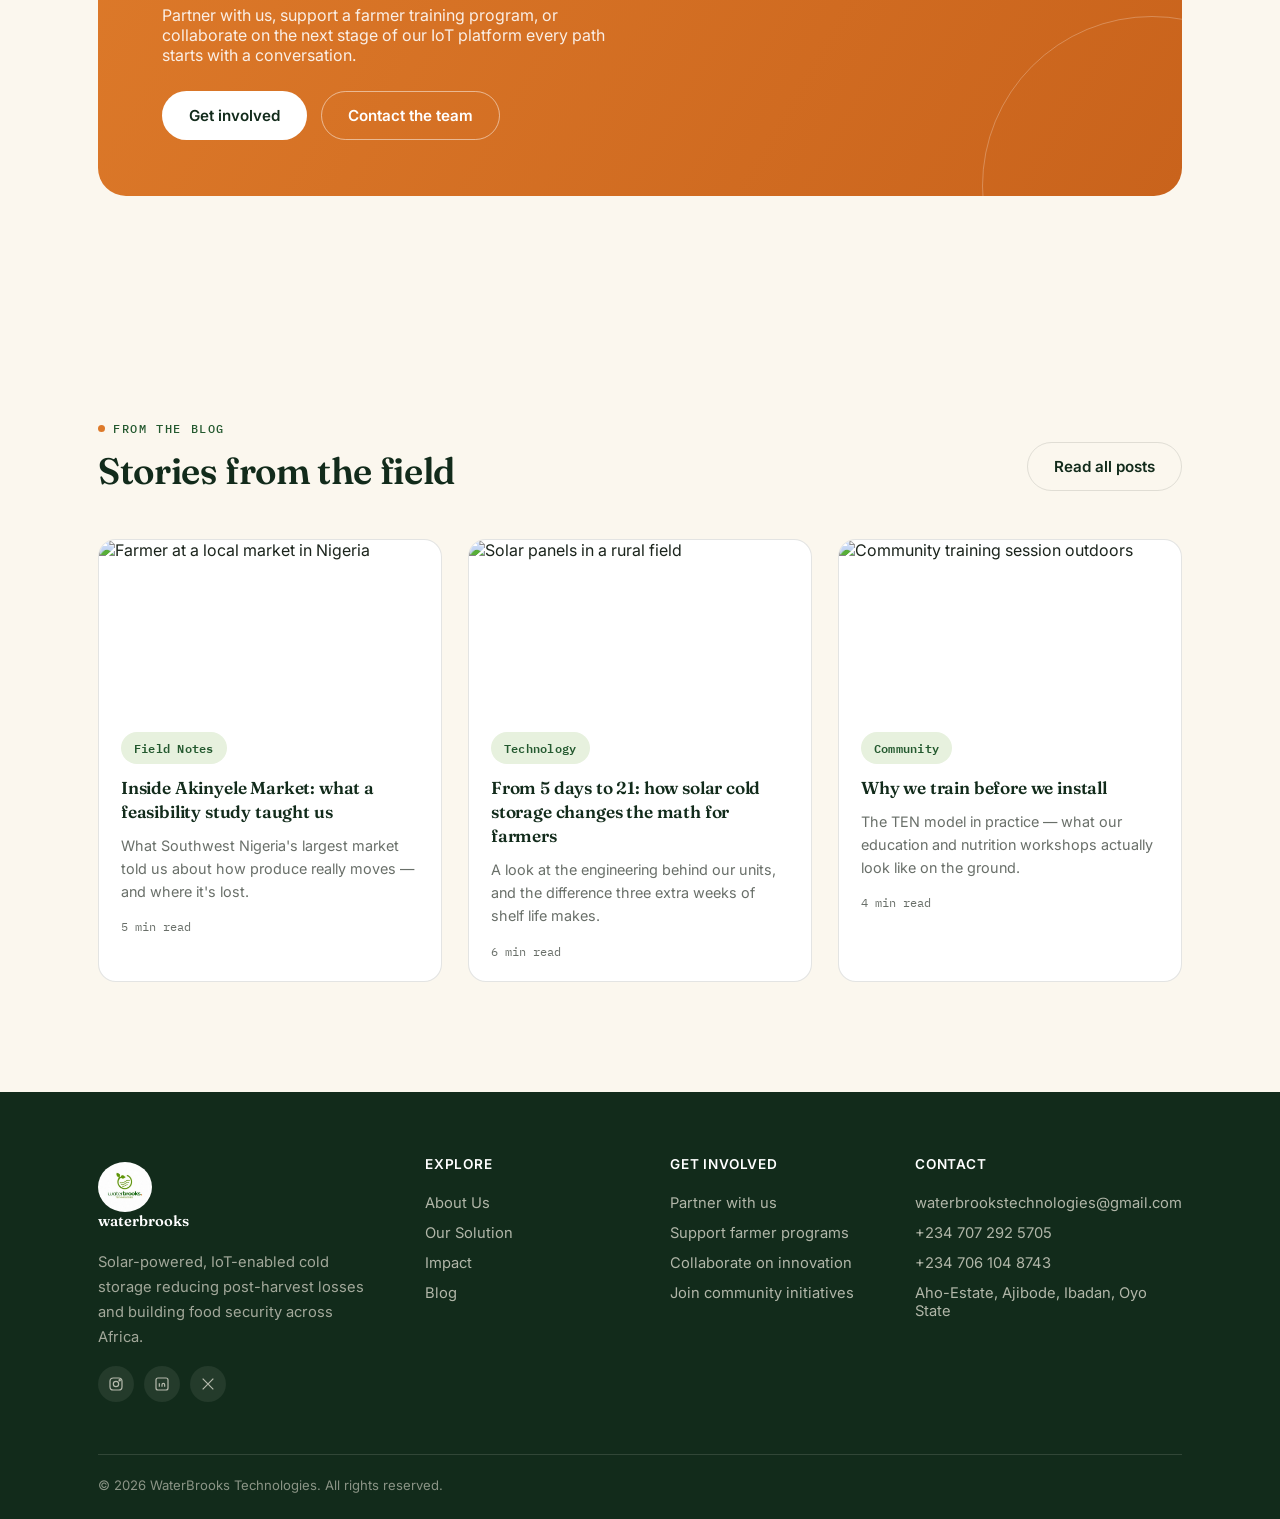
==== commit 6a7a36f6: "Second commit" ====
--- a/index.html
+++ b/index.html
@@ -78,6 +78,7 @@
     .hero-grid, .problem-grid{ grid-template-columns:1fr; }
     .ten-grid, .impact-grid, .blog-prev-grid{ grid-template-columns:1fr 1fr; }
     .hero-badge{ display:none; }
+    
   }
   @media (max-width:640px){
     .ten-grid, .impact-grid, .blog-prev-grid, .quickstats .grid-4{ grid-template-columns:1fr; }
@@ -89,7 +90,7 @@
 <header class="site-header">
   <nav class="nav">
     <a href="index.html" class="brand">
-      <span class="mark"><svg viewBox="0 0 24 24" fill="none" stroke="currentColor" stroke-width="1.8"><path d="M12 3c3 3 5 6 5 9a5 5 0 0 1-10 0c0-3 2-6 5-9Z"/><path d="M5 17c3-1 5-1 7 1"/><path d="M12 17c2-2 4-2 7-1"/></svg></span>
+      <img src="assets/img/20260607_183112.jpg" alt="WaterBrooks Technologies" style="height:50px; width:54px; border-radius:90%; object-fit:cover;">
       <span>waterbrooks<small>Technologies</small></span>
     </a>
     <ul class="nav-links" id="navLinks">
@@ -318,14 +319,14 @@
     <div class="footer-grid">
       <div class="footer-brand">
         <a href="index.html" class="brand" style="color:#fff;">
-          <span class="mark"><svg viewBox="0 0 24 24" fill="none" stroke="currentColor" stroke-width="1.8"><path d="M12 3c3 3 5 6 5 9a5 5 0 0 1-10 0c0-3 2-6 5-9Z"/><path d="M5 17c3-1 5-1 7 1"/><path d="M12 17c2-2 4-2 7-1"/></svg></span>
+          <img src="assets/img/20260607_183112.jpg" alt="WaterBrooks Technologies" style="height:50px; width:54px; border-radius:90%; object-fit:cover;">
           <span>waterbrooks</span>
         </a>
         <p>Solar-powered, IoT-enabled cold storage reducing post-harvest losses and building food security across Africa.</p>
         <div class="social-row">
-          <a href="#" aria-label="Instagram"><svg viewBox="0 0 24 24" fill="none" stroke="currentColor" stroke-width="1.8"><rect x="3" y="3" width="18" height="18" rx="5"/><circle cx="12" cy="12" r="4"/><circle cx="17.5" cy="6.5" r="1"/></svg></a>
-          <a href="#" aria-label="LinkedIn"><svg viewBox="0 0 24 24" fill="none" stroke="currentColor" stroke-width="1.8"><rect x="3" y="3" width="18" height="18" rx="3"/><line x1="8" y1="11" x2="8" y2="16"/><line x1="8" y1="8" x2="8" y2="8"/><path d="M12 16v-3a2 2 0 0 1 4 0v3"/></svg></a>
-          <a href="#" aria-label="X / Twitter"><svg viewBox="0 0 24 24" fill="none" stroke="currentColor" stroke-width="1.8"><path d="M4 4l16 16M20 4L4 20"/></svg></a>
+          <a href="waterbrooks.technologies" target="_blank" aria-label="Instagram"><svg viewBox="0 0 24 24" fill="none" stroke="currentColor" stroke-width="1.8"><rect x="3" y="3" width="18" height="18" rx="5"/><circle cx="12" cy="12" r="4"/><circle cx="17.5" cy="6.5" r="1"/></svg></a>
+          <a href="https://www.linkedin.com/company/waterbrookstechnologies/" target="_blank"  aria-label="LinkedIn"><svg viewBox="0 0 24 24" fill="none" stroke="currentColor" stroke-width="1.8"><rect x="3" y="3" width="18" height="18" rx="3"/><line x1="8" y1="11" x2="8" y2="16"/><line x1="8" y1="8" x2="8" y2="8"/><path d="M12 16v-3a2 2 0 0 1 4 0v3"/></svg></a>
+          <a href="https://x.com/Waterbrook51234" aria-label="X / Twitter" target="_blank"><svg viewBox="0 0 24 24" fill="none" stroke="currentColor" stroke-width="1.8"><path d="M4 4l16 16M20 4L4 20"/></svg></a>
         </div>
       </div>
       <div>
@@ -352,12 +353,11 @@
     </div>
     <div class="footer-bottom">
       <span>© <span id="year"></span> WaterBrooks Technologies. All rights reserved.</span>
-      <span>Site by Newton.codes</span>
     </div>
   </div>
 </footer>
 
-<a class="wa-float" href="wa.link/kfqzyn" target="_blank" rel="noopener" aria-label="Chat on WhatsApp">
+<a class="wa-float" href="https://wa.link/kfqzyn" target="_blank" rel="noopener" aria-label="Chat on WhatsApp">
   <svg viewBox="0 0 24 24" fill="currentColor"><path d="M12.04 2C6.58 2 2.13 6.45 2.13 11.91c0 1.75.46 3.39 1.26 4.81L2 22l5.42-1.35a9.87 9.87 0 0 0 4.62 1.13h.01c5.46 0 9.9-4.45 9.9-9.9C21.96 6.45 17.5 2 12.04 2Zm5.8 14c-.24.67-1.4 1.28-1.94 1.36-.5.08-1.13.11-1.82-.11-.42-.14-.96-.31-1.65-.6-2.9-1.25-4.8-4.16-4.94-4.35-.14-.19-1.18-1.57-1.18-3 0-1.42.75-2.12 1.02-2.41.26-.29.57-.36.76-.36h.55c.18 0 .42-.07.65.5.24.58.8 2 .87 2.14.07.14.12.31.02.5-.09.19-.14.31-.28.48-.14.17-.29.37-.42.5-.14.14-.28.29-.12.57.16.28.71 1.17 1.52 1.9 1.05.94 1.93 1.23 2.21 1.37.28.14.44.12.6-.07.17-.19.7-.81.89-1.09.19-.28.38-.23.64-.14.26.1 1.66.78 1.94.92.28.14.47.21.54.33.07.12.07.68-.17 1.35Z"/></svg>
 </a>
 
--- a/assets/css/style.css
+++ b/assets/css/style.css
@@ -37,6 +37,10 @@
   --shadow-sm: 0 8px 20px -12px rgba(18,43,27,.25);
 }
 
+html {
+  scroll-behavior: smooth;
+}
+
 cite{
   font-weight: 700px;
 }
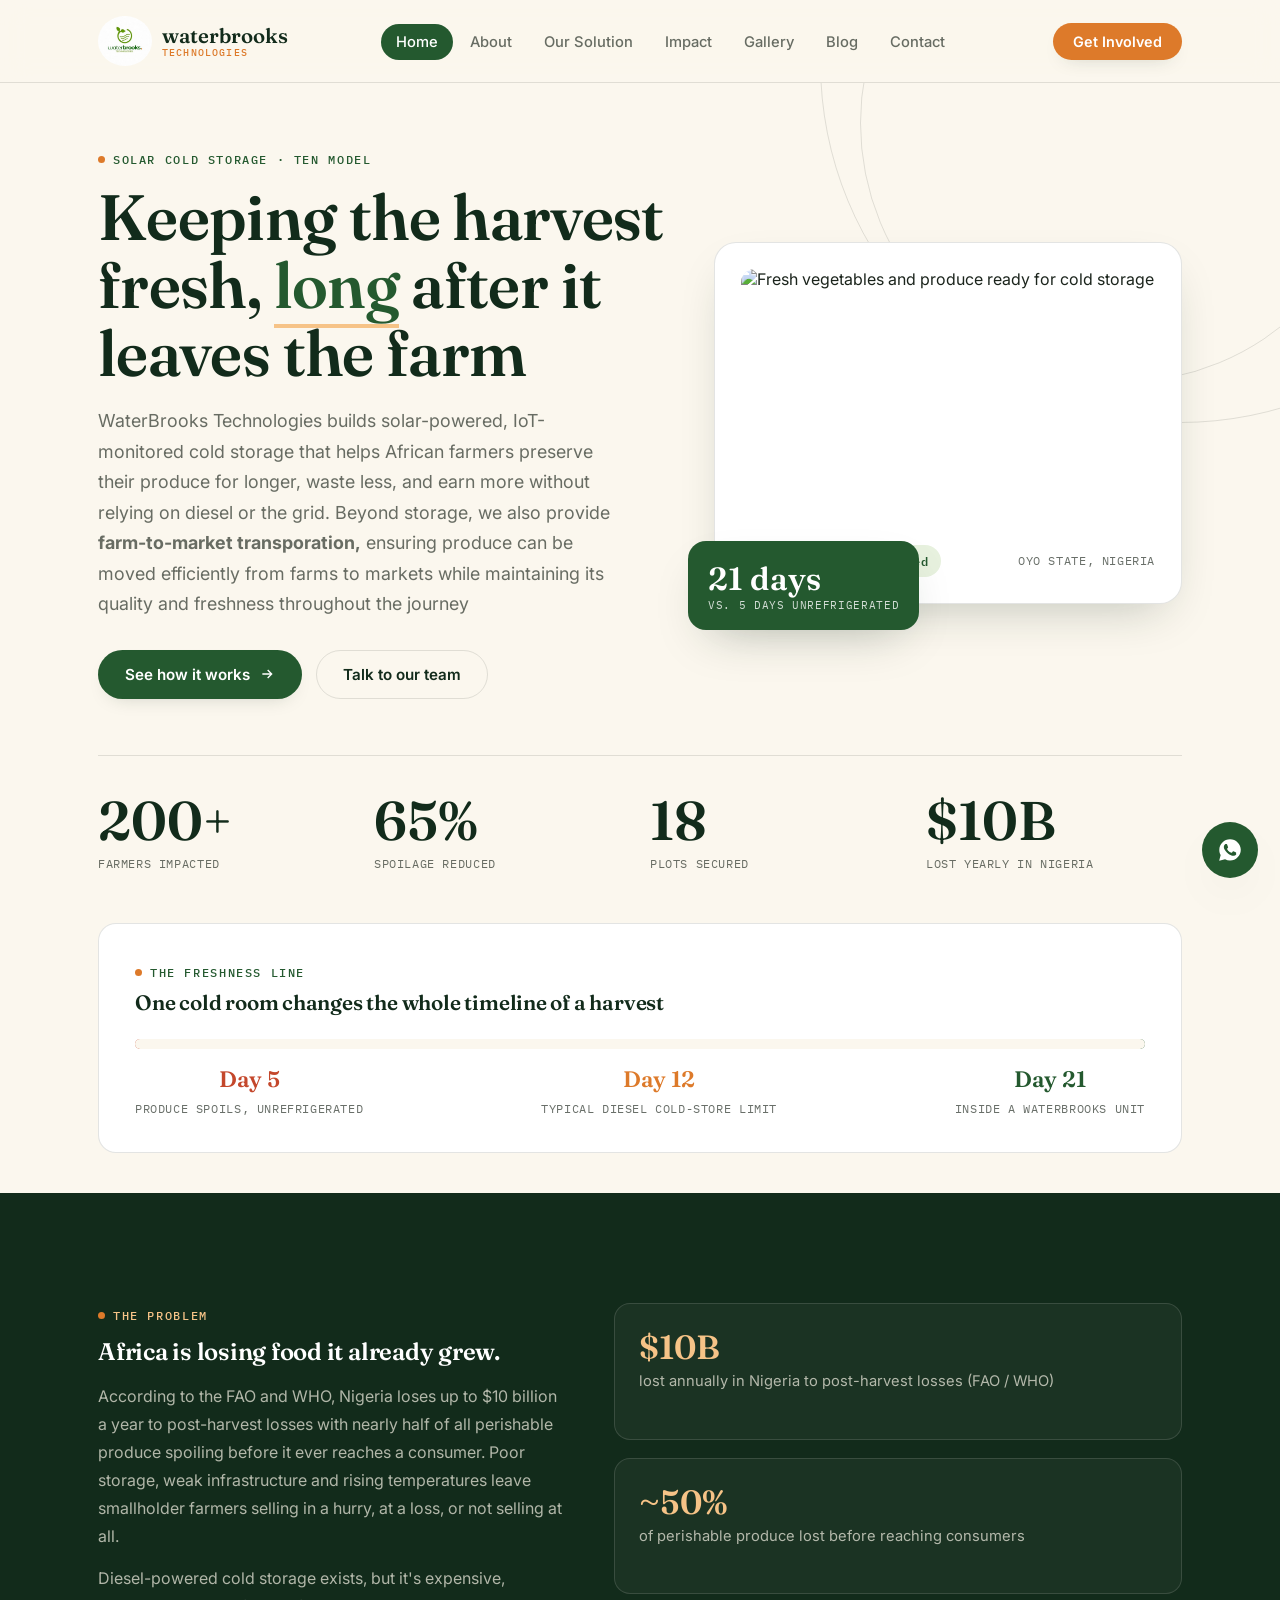
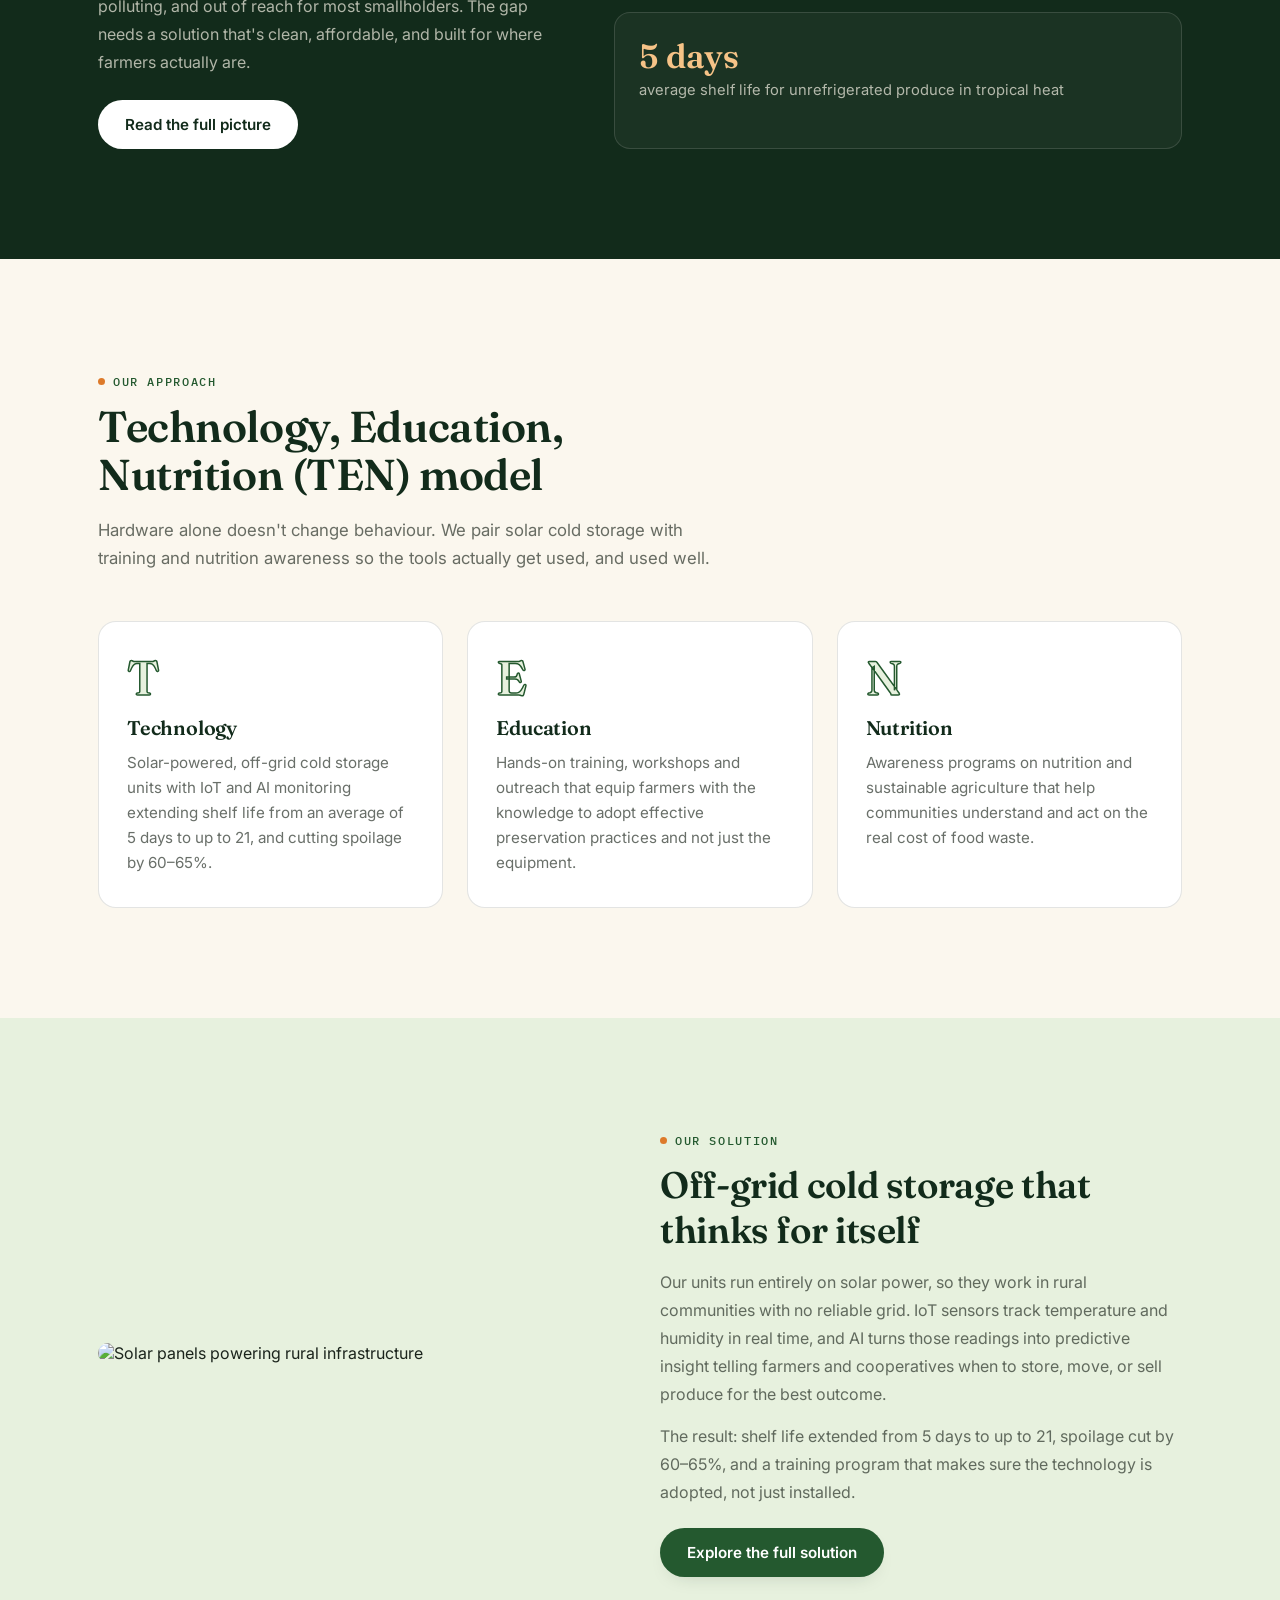
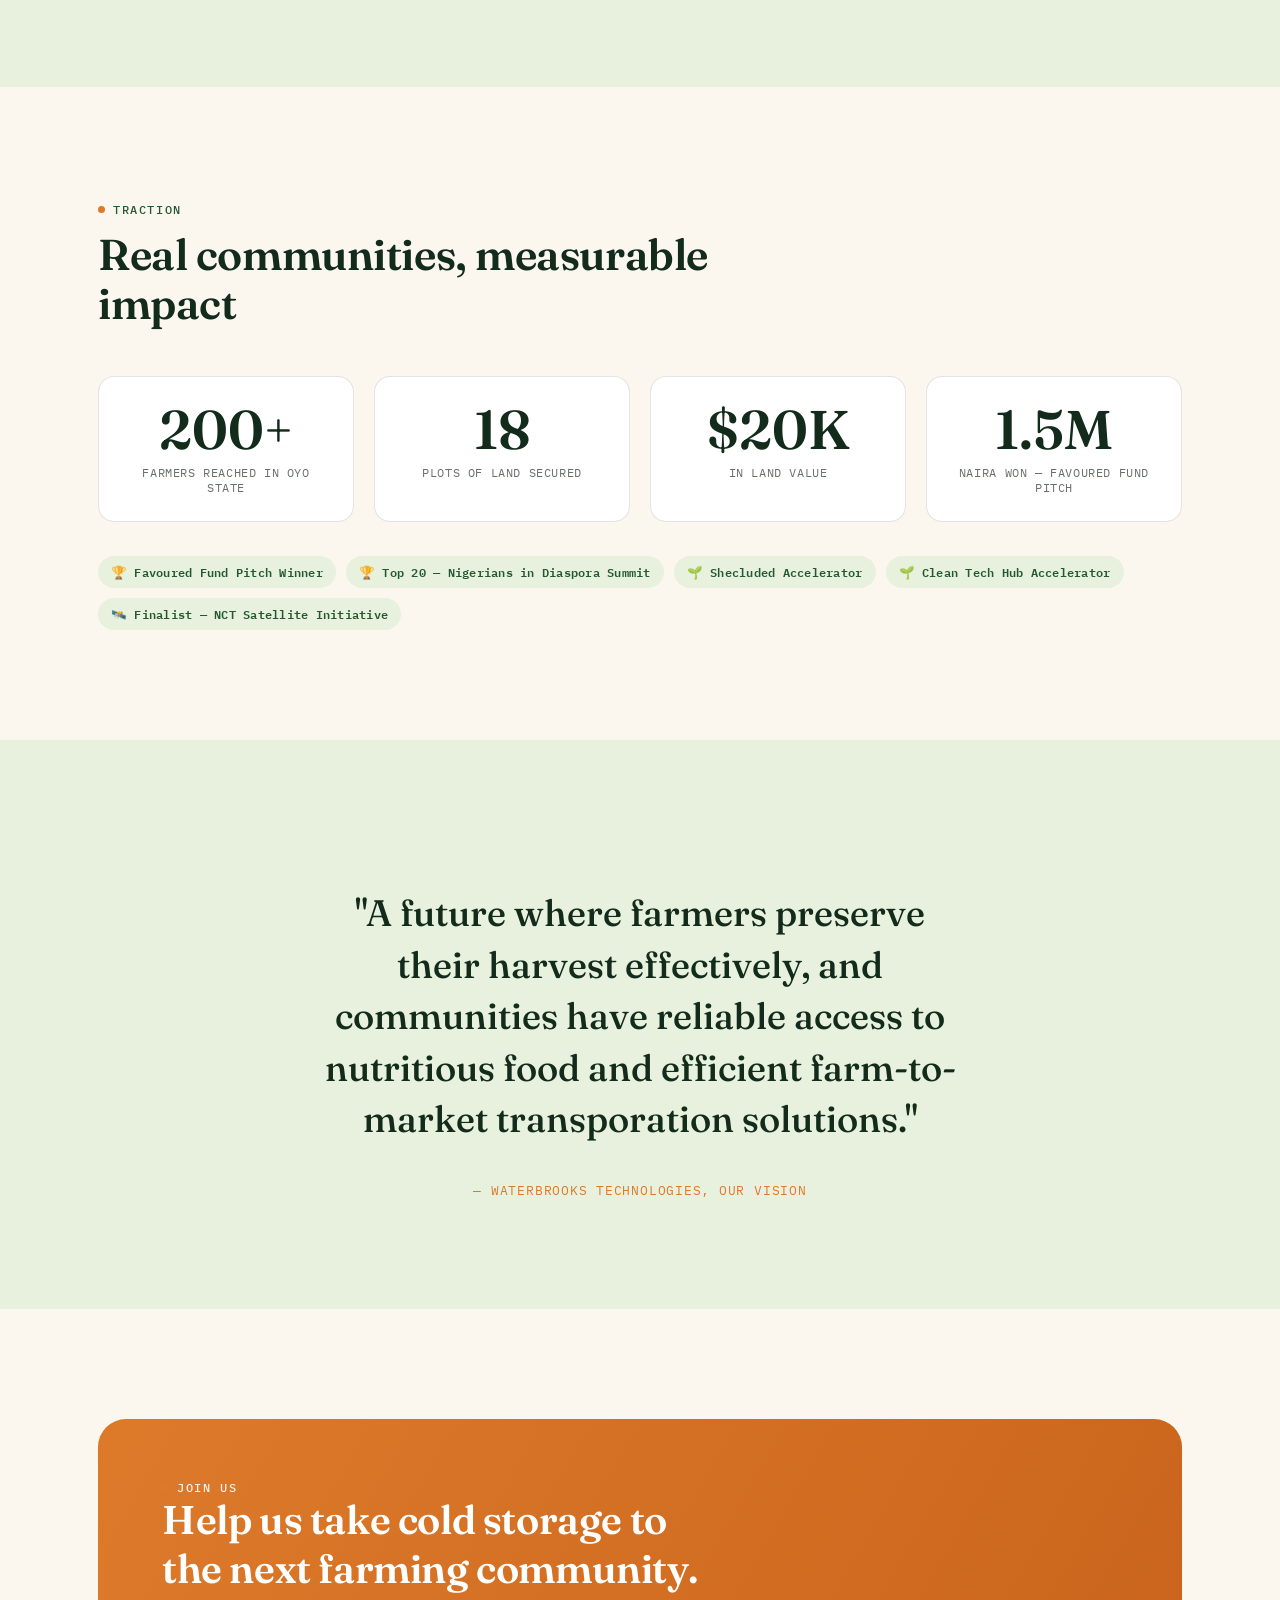
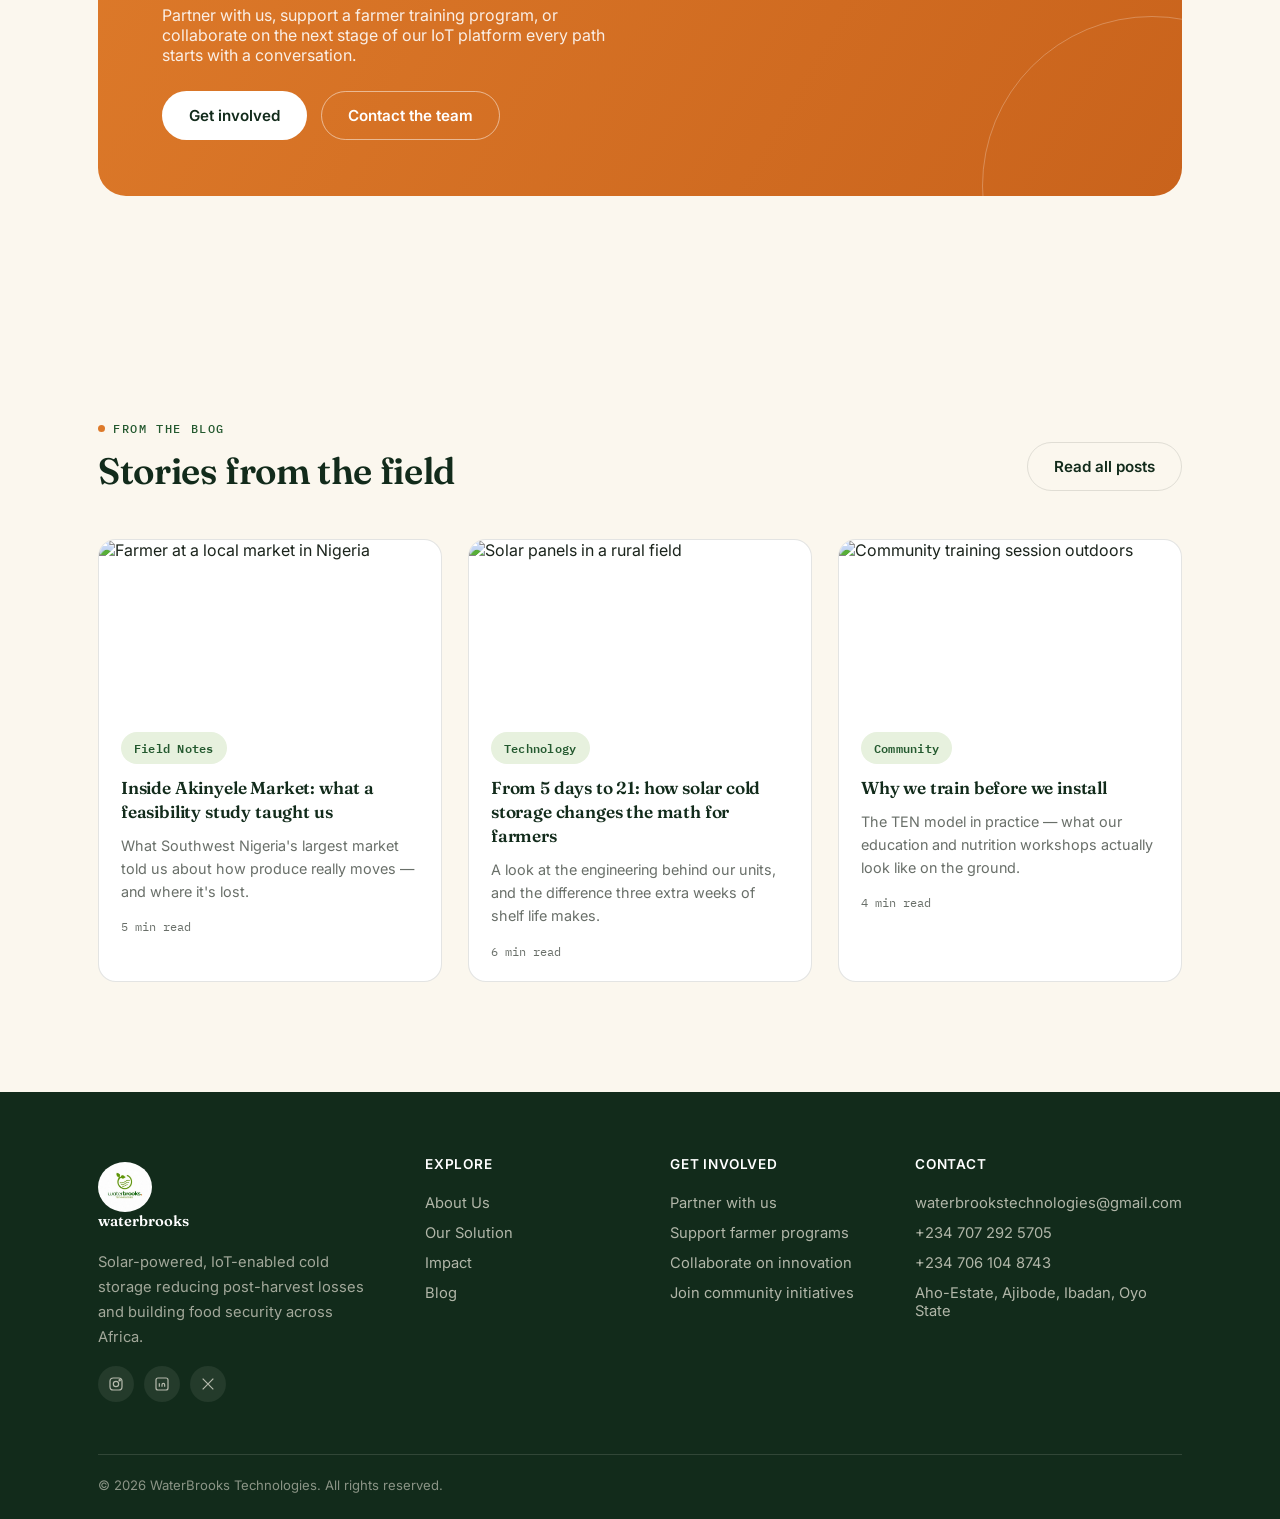
==== commit f00de180: "correction" ====
--- a/index.html
+++ b/index.html
@@ -4,8 +4,10 @@
 <meta charset="UTF-8">
 <meta name="viewport" content="width=device-width, initial-scale=1.0">
 <title>WaterBrooks Technologies — Solar Cold Storage for African Farms</title>
+<meta name="google-site-verification" content="U4vsj-yTQMguwKV0CfCwAYc3o2X5kgM1cXS_bXj6NTU" />
 <meta name="description" content="WaterBrooks Technologies builds solar-powered, IoT-monitored cold storage that extends produce shelf life from 5 to 21 days — cutting post-harvest losses for African farmers.">
 <link rel="stylesheet" href="assets/css/style.css">
+<link rel="icon" type="image/png" href="assets/img/favicon.png">
 <style>
   /* ---- page-specific: hero ---- */
   .hero{ position:relative; overflow:hidden; padding:64px 0 40px; }
@@ -116,7 +118,7 @@
     <div class="hero-grid">
       <div>
         <span class="eyebrow">Solar Cold Storage · TEN Model</span>
-        <h1>Keeping the harvest fresh, <em>long</em> after it leaves the farm.</h1>
+        <h1>Keeping the harvest fresh, <em>long</em> after it leaves the farm</h1>
         <p class="lede">WaterBrooks Technologies builds solar-powered, IoT-monitored cold storage that helps African farmers preserve their produce for longer, waste less, and earn more without relying on diesel or the grid.
           Beyond storage, we also provide <strong>farm-to-market transporation,</strong> ensuring produce can be moved efficiently from farms to markets while maintaining its quality and freshness throughout the journey
         </p>
@@ -324,7 +326,7 @@
         </a>
         <p>Solar-powered, IoT-enabled cold storage reducing post-harvest losses and building food security across Africa.</p>
         <div class="social-row">
-          <a href="waterbrooks.technologies" target="_blank" aria-label="Instagram"><svg viewBox="0 0 24 24" fill="none" stroke="currentColor" stroke-width="1.8"><rect x="3" y="3" width="18" height="18" rx="5"/><circle cx="12" cy="12" r="4"/><circle cx="17.5" cy="6.5" r="1"/></svg></a>
+          <a href="https://www.instagram.com/waterbrooks.technologies?igsh=Zmlxc3o5Nm1zYXJ1&igsi=Zmlxc3o5Nm1zYXJ1" target="_blank" aria-label="Instagram"><svg viewBox="0 0 24 24" fill="none" stroke="currentColor" stroke-width="1.8"><rect x="3" y="3" width="18" height="18" rx="5"/><circle cx="12" cy="12" r="4"/><circle cx="17.5" cy="6.5" r="1"/></svg></a>
           <a href="https://www.linkedin.com/company/waterbrookstechnologies/" target="_blank"  aria-label="LinkedIn"><svg viewBox="0 0 24 24" fill="none" stroke="currentColor" stroke-width="1.8"><rect x="3" y="3" width="18" height="18" rx="3"/><line x1="8" y1="11" x2="8" y2="16"/><line x1="8" y1="8" x2="8" y2="8"/><path d="M12 16v-3a2 2 0 0 1 4 0v3"/></svg></a>
           <a href="https://x.com/Waterbrook51234" aria-label="X / Twitter" target="_blank"><svg viewBox="0 0 24 24" fill="none" stroke="currentColor" stroke-width="1.8"><path d="M4 4l16 16M20 4L4 20"/></svg></a>
         </div>
--- a/assets/css/style.css
+++ b/assets/css/style.css
@@ -139,6 +139,12 @@
     display:grid; place-items:center; width:40px; height:40px; border-radius:10px;
     background:var(--leaf-light); border:none; color:var(--forest-deep);
   }
+  .nav-cta{
+  display:inline-flex; align-items:center; gap:8px;
+  background:var(--sun); color:#fff; padding:7px 17px; border-radius:999px; margin-left: 50px;
+  font-weight:600; font-size:.9rem; box-shadow:var(--shadow-sm);
+  transition:transform .2s, box-shadow .2s;
+  }
 }
 
 /* ---------------------------------------------------------
